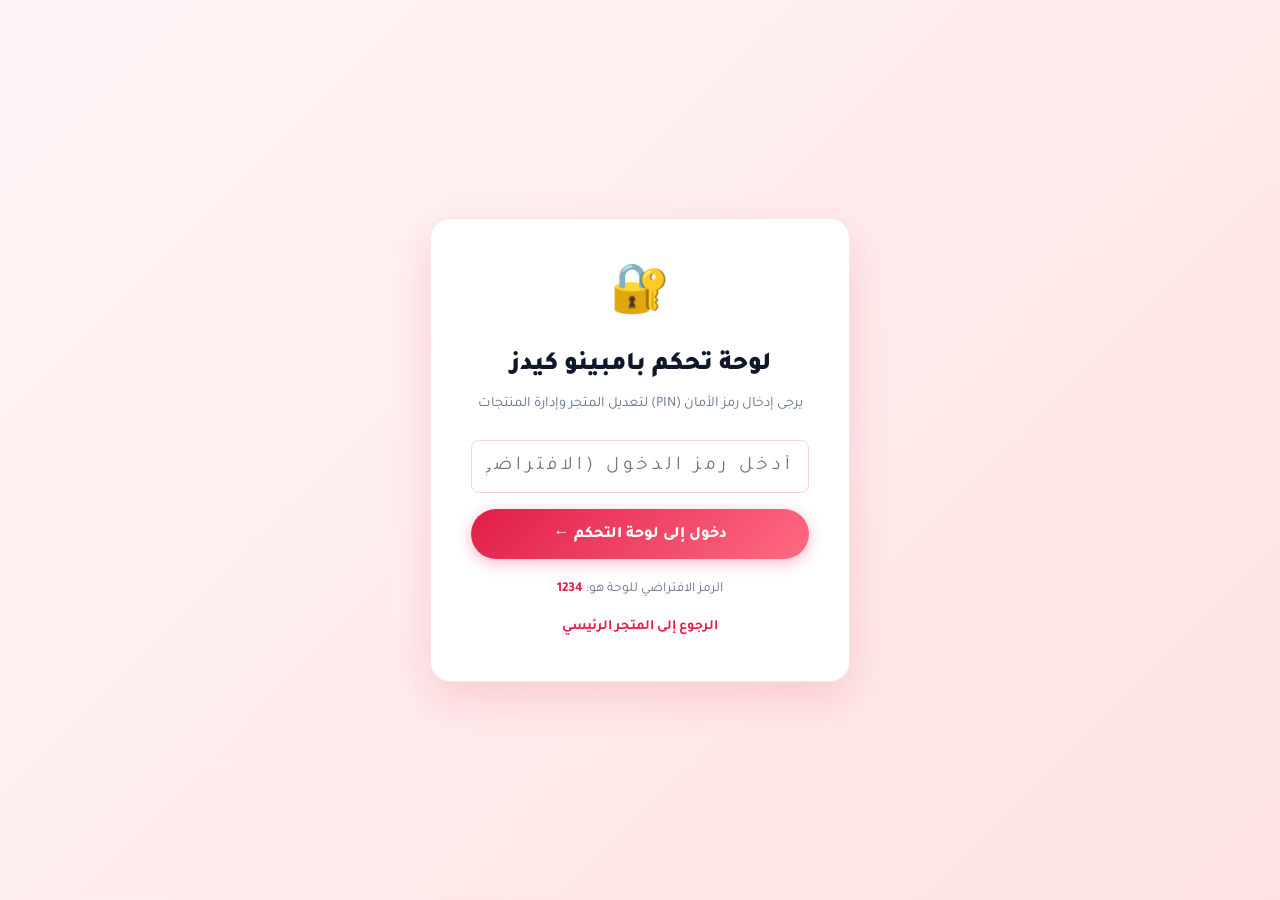
==== admin/index.html @ fe203179 "Initial release: BAMBINO Kids Fashion complete store with WhatsApp checkout and admin dashboard" ====
<!DOCTYPE html>
<html lang="ar" dir="rtl">
<head>
  <meta charset="UTF-8">
  <meta name="viewport" content="width=device-width, initial-scale=1.0">
  <title>لوحة التحكم | متجر بامبينو كيدز</title>
  <link rel="stylesheet" href="../css/style.css">
  <link rel="icon" href="../images/kids_cat_girls.jpg">
</head>
<body class="admin-body">

  <!-- ADMIN AUTH BOX (PIN Protection) -->
  <div id="adminAuthBox" style="min-height: 100vh; display: flex; align-items: center; justify-content: center; padding: 20px; background: linear-gradient(135deg, #fff5f6 0%, #fee2e2 100%);">
    <div style="background: #fff; padding: 40px; border-radius: var(--radius-lg); box-shadow: var(--shadow-lg); max-width: 420px; width: 100%; text-align: center; border: 1px solid var(--border-light);">
      <div style="font-size: 3rem; margin-bottom: 10px;">🔐</div>
      <h2 style="font-size: 1.6rem; font-weight: 900; color: var(--dark); margin-bottom: 6px;">لوحة تحكم بامبينو كيدز</h2>
      <p style="color: var(--text-light); font-size: 0.9rem; margin-bottom: 24px;">يرجى إدخال رمز الأمان (PIN) لتعديل المتجر وإدارة المنتجات</p>

      <form id="adminLoginForm">
        <div class="form-group">
          <input type="password" id="adminPinInput" placeholder="أدخل رمز الدخول (الافتراضي: 1234)" style="text-align: center; font-size: 1.2rem; letter-spacing: 4px; padding: 14px;" required autofocus>
        </div>
        <button type="submit" class="btn-checkout" style="width: 100%; margin-top: 10px;">
          <span>دخول إلى لوحة التحكم ←</span>
        </button>
      </form>

      <div style="margin-top: 20px; font-size: 0.85rem; color: #64748b;">
        الرمز الافتراضي للوحة هو: <strong style="color: var(--primary);">1234</strong>
      </div>
      <div style="margin-top: 14px;">
        <a href="../index.html" style="font-size: 0.88rem; color: var(--primary); font-weight: 700;">الرجوع إلى المتجر الرئيسي</a>
      </div>
    </div>
  </div>

  <!-- ADMIN APP BOX -->
  <div id="adminAppBox" style="display: none;">
    <!-- Admin Top Navbar -->
    <header class="admin-navbar">
      <div class="admin-brand">
        <h2>BAMBINO</h2>
        <span>لوحة تحكم المتجر</span>
      </div>

      <div class="admin-top-actions">
        <a href="../index.html" target="_blank" class="btn-admin-pill btn-admin-outline" title="معاينة المتجر في صفحة جديدة">
          <span>معاينة المتجر</span>
          <span>👁️</span>
        </a>
        <button onclick="AdminApp.logout()" class="btn-admin-pill btn-admin-danger">
          <span>خروج</span>
          <span>🚪</span>
        </button>
      </div>
    </header>

    <div class="admin-layout">
      <!-- Admin Sidebar -->
      <aside class="admin-sidebar">
        <div class="admin-nav-item active" data-tab="products">
          <span>🛍️</span>
          <span>إدارة المنتجات</span>
        </div>
        <div class="admin-nav-item" data-tab="settings">
          <span>⚙️</span>
          <span>إعدادات المتجر</span>
        </div>
        <div class="admin-nav-item" data-tab="backup">
          <span>💾</span>
          <span>النسخ الاحتياطي</span>
        </div>
      </aside>

      <!-- Admin Main Content -->
      <main class="admin-main">
        <!-- STATS OVERVIEW -->
        <div class="stats-grid">
          <div class="stat-card">
            <div class="stat-card-title">إجمالي المنتجات</div>
            <div class="stat-card-val" id="statTotalProducts">0</div>
          </div>
          <div class="stat-card">
            <div class="stat-card-title">الأقسام النشطة</div>
            <div class="stat-card-val" id="statTotalCats">0</div>
          </div>
          <div class="stat-card">
            <div class="stat-card-title">متوسط أسعار القطع</div>
            <div class="stat-card-val" id="statAvgPrice">0 ر.س</div>
          </div>
          <div class="stat-card">
            <div class="stat-card-title">حالة المتجر</div>
            <div class="stat-card-val" style="color: #10b981; font-size: 1.3rem;">● متصل ويعمل</div>
          </div>
        </div>

        <!-- TAB 1: PRODUCTS MANAGER -->
        <div class="admin-tab-content active" id="tab-products">
          <div class="admin-card">
            <div class="admin-card-header">
              <h3>قائمة المنتجات في المتجر</h3>
              <button class="btn-admin-pill btn-admin-primary" onclick="AdminApp.openAddModal()">
                <span>+ إضافة منتج جديد</span>
              </button>
            </div>

            <!-- Search and Filter input -->
            <div style="margin-bottom: 18px; max-width: 350px;">
              <input type="text" placeholder="بحث سريع في المنتجات بالاسم أو القسم..." oninput="AdminApp.renderProductsTable(this.value)" style="width: 100%; padding: 10px 14px; border: 1px solid #cbd5e1; border-radius: var(--radius-sm); font-size: 0.9rem;">
            </div>

            <div class="admin-table-wrap">
              <table class="admin-table">
                <thead>
                  <tr>
                    <th>الصورة</th>
                    <th>اسم المنتج</th>
                    <th>القسم</th>
                    <th>السعر الحالي</th>
                    <th>شارة التميز</th>
                    <th>المقاسات</th>
                    <th>الإجراءات</th>
                  </tr>
                </thead>
                <tbody id="adminProductsTbody">
                  <!-- Rendered dynamically -->
                </tbody>
              </table>
            </div>
          </div>
        </div>

        <!-- TAB 2: STORE SETTINGS -->
        <div class="admin-tab-content" id="tab-settings">
          <div class="admin-card" style="max-width: 750px;">
            <div class="admin-card-header">
              <h3>إعدادات وتفاصيل المتجر</h3>
            </div>

            <form id="adminSettingsForm">
              <div class="form-group">
                <label>اسم المتجر والبراند</label>
                <input type="text" id="settStoreName" required>
              </div>

              <div class="form-group">
                <label>نص شريط الإعلانات العلوي (Announcement Bar)</label>
                <input type="text" id="settAnnouncement" required>
              </div>

              <div style="display: grid; grid-template-columns: 1fr 1fr; gap: 16px;">
                <div class="form-group">
                  <label>رقم واتساب لاستقبال الطلبات (بدون +)</label>
                  <input type="text" id="settWhatsapp" placeholder="966500000000" required>
                </div>
                <div class="form-group">
                  <label>رقم هاتف الاتصال المباشر</label>
                  <input type="text" id="settPhone" placeholder="+966 50 000 0000" required>
                </div>
              </div>

              <div style="display: grid; grid-template-columns: 1fr 1fr; gap: 16px;">
                <div class="form-group">
                  <label>البريد الإلكتروني الرسمي</label>
                  <input type="email" id="settEmail" required>
                </div>
                <div class="form-group">
                  <label>العملة</label>
                  <input type="text" id="settCurrency" value="ر.س" required>
                </div>
              </div>

              <div class="form-group">
                <label>عنوان المتجر / المقر</label>
                <input type="text" id="settAddress" required>
              </div>

              <button type="submit" class="btn-checkout" style="width: auto; padding: 12px 30px;">
                <span>حفظ التعديلات في المتجر ✅</span>
              </button>
            </form>
          </div>
        </div>

        <!-- TAB 3: BACKUP & DATA -->
        <div class="admin-tab-content" id="tab-backup">
          <div class="admin-card" style="max-width: 750px;">
            <div class="admin-card-header">
              <h3>النسخ الاحتياطي وإدارة البيانات</h3>
            </div>

            <div style="display: flex; flex-direction: column; gap: 20px;">
              <div style="background: var(--bg-soft); padding: 20px; border-radius: var(--radius-sm); border: 1px solid var(--border-light);">
                <h4 style="font-size: 1.05rem; font-weight: 800; color: var(--dark); margin-bottom: 6px;">📥 تصدير نسخة احتياطية من جميع المنتجات</h4>
                <p style="font-size: 0.9rem; color: var(--text-light); margin-bottom: 14px;">يمكنك تحميل ملف JSON يحتوي على كامل منتجات المتجر وأسعارها وتفاصيلها لحفظها على جهازك.</p>
                <button class="btn-admin-pill btn-admin-primary" onclick="AdminApp.exportProductsJSON()">
                  <span>تحميل ملف المنتجات (JSON) 📥</span>
                </button>
              </div>

              <div style="background: var(--bg-soft); padding: 20px; border-radius: var(--radius-sm); border: 1px solid var(--border-light);">
                <h4 style="font-size: 1.05rem; font-weight: 800; color: var(--dark); margin-bottom: 6px;">📤 استيراد وتحديث المنتجات من ملف</h4>
                <p style="font-size: 0.9rem; color: var(--text-light); margin-bottom: 14px;">ارفع ملف JSON الذي قمت بتصديره سابقاً لاستعادة المنتجات في ثوانٍ معدودة.</p>
                <input type="file" id="importProductsInput" accept=".json" onchange="AdminApp.importProductsJSON(event)" style="display: none;">
                <button class="btn-admin-pill btn-admin-outline" onclick="document.getElementById('importProductsInput').click()">
                  <span>اختيار ملف JSON ورفعه 📤</span>
                </button>
              </div>

              <div style="background: #fff1f2; padding: 20px; border-radius: var(--radius-sm); border: 1px solid #fecdd3;">
                <h4 style="font-size: 1.05rem; font-weight: 800; color: #dc2626; margin-bottom: 6px;">⚠️ استعادة المنتجات الافتراضية (إعادة ضبط المصنع)</h4>
                <p style="font-size: 0.9rem; color: #b91c1c; margin-bottom: 14px;">سيؤدي هذا إلى إعادة المتجر إلى المنتجات الأصلية وحذف أي منتجات تجريبية تمت إضافتها.</p>
                <button class="btn-admin-pill btn-admin-danger" onclick="AdminApp.resetDefaultProducts()">
                  <span>استرجاع المنتجات الاصلية للمتجر 🔄</span>
                </button>
              </div>
            </div>
          </div>
        </div>
      </main>
    </div>
  </div>

  <!-- ADD / EDIT PRODUCT MODAL -->
  <div class="admin-modal-overlay" id="adminProductModalOverlay">
    <div class="admin-modal">
      <div style="display: flex; justify-content: space-between; align-items: center; margin-bottom: 20px; border-bottom: 1px solid var(--border-light); padding-bottom: 14px;">
        <h3 id="modalProductTitle" style="font-size: 1.3rem; font-weight: 900; color: var(--dark);">إضافة منتج جديد</h3>
        <button onclick="AdminApp.closeModal()" style="background: none; border: none; font-size: 1.4rem; cursor: pointer; color: var(--text-light);">✕</button>
      </div>

      <form id="adminProductForm">
        <div class="form-group">
          <label>اسم المنتج *</label>
          <input type="text" id="prodNameInput" placeholder="مثال: فستان سهرة وردي للأميرات" required>
        </div>

        <div style="display: grid; grid-template-columns: 1fr 1fr; gap: 16px;">
          <div class="form-group">
            <label>القسم / التصنيف *</label>
            <select id="prodCatInput" required>
              <option value="girls">ملابس بناتي</option>
              <option value="boys">ملابس أولادي</option>
              <option value="baby">بيبي ومواليد</option>
              <option value="shoes">أحذية وإكسسوارات</option>
            </select>
          </div>
          <div class="form-group">
            <label>شارة التميز (Badge)</label>
            <input type="text" id="prodBadgeInput" placeholder="الأكثر مبيعاً ⭐، جديد 🚀، خصم خاص ⚡">
          </div>
        </div>

        <div style="display: grid; grid-template-columns: 1fr 1fr; gap: 16px;">
          <div class="form-group">
            <label>السعر بعد الخصم (ر.س) *</label>
            <input type="number" id="prodPriceInput" step="1" placeholder="مثال: 250" required>
          </div>
          <div class="form-group">
            <label>السعر الأصلي قبل الخصم (ر.س)</label>
            <input type="number" id="prodOldPriceInput" step="1" placeholder="مثال: 320">
          </div>
        </div>

        <div class="form-group">
          <label>مسار الصورة أو رابط الصورة (URL) *</label>
          <div style="display: flex; gap: 10px; align-items: center;">
            <input type="text" id="prodImgInput" placeholder="images/prod_girls_party.jpg أو رابط مباشر" oninput="document.getElementById('productImagePreview').src = this.value.startsWith('http') ? this.value : '../' + this.value" required style="flex: 1;">
            <img id="productImagePreview" src="../images/prod_girls_party.jpg" style="width: 50px; height: 50px; border-radius: 6px; object-fit: cover; border: 1px solid #cbd5e1;">
          </div>
        </div>

        <div class="form-group">
          <label>المقاسات المتوفرة (مفصولة بفواصل)</label>
          <input type="text" id="prodSizesInput" placeholder="1-2y, 3-5y, 6-8y">
        </div>

        <div class="form-group">
          <label>وصف المنتج وتفاصيل القماش</label>
          <textarea id="prodDescInput" rows="3" placeholder="اكتب وصفاً مميزاً للمنتج وخاماته وطريقة العناية به..."></textarea>
        </div>

        <div style="display: flex; justify-content: flex-end; gap: 10px; margin-top: 20px;">
          <button type="button" class="btn-admin-pill btn-admin-outline" onclick="AdminApp.closeModal()">إلغاء</button>
          <button type="submit" class="btn-admin-pill btn-admin-primary">حفظ وتحديث المتجر ✅</button>
        </div>
      </form>
    </div>
  </div>

  <script src="../js/store.js"></script>
  <script src="../js/admin.js"></script>
</body>
</html>
---- css/style.css ----
@import url('https://fonts.googleapis.com/css2?family=Tajawal:wght@300;400;500;700;800;900&display=swap');

:root {
  --primary: #e11d48;
  --primary-hover: #be123c;
  --primary-light: #fff1f2;
  --primary-soft: #ffe4e6;
  --primary-gradient: linear-gradient(135deg, #e11d48 0%, #ff6b81 100%);
  --secondary: #ff6b81;
  --dark: #0f172a;
  --text: #334155;
  --text-light: #64748b;
  --bg-page: #fffdfd;
  --bg-soft: #fff5f6;
  --white: #ffffff;
  --border: #fecdd3;
  --border-light: #ffe4e6;
  --shadow-sm: 0 2px 8px rgba(225, 29, 72, 0.06);
  --shadow-md: 0 8px 24px rgba(225, 29, 72, 0.1);
  --shadow-lg: 0 16px 40px rgba(225, 29, 72, 0.15);
  --radius-sm: 8px;
  --radius-md: 14px;
  --radius-lg: 20px;
  --radius-full: 9999px;
  --transition: all 0.3s cubic-bezier(0.4, 0, 0.2, 1);
}

* {
  margin: 0;
  padding: 0;
  box-sizing: border-box;
}

body {
  font-family: 'Tajawal', sans-serif;
  direction: rtl;
  text-align: right;
  background-color: var(--bg-page);
  color: var(--text);
  line-height: 1.6;
  overflow-x: hidden;
}

a {
  color: inherit;
  text-decoration: none;
  transition: var(--transition);
}

img {
  max-width: 100%;
  height: auto;
  display: block;
}

button, input, select, textarea {
  font-family: inherit;
  outline: none;
}

.container {
  width: 100%;
  max-width: 1240px;
  margin: 0 auto;
  padding: 0 20px;
}

/* ===================================================
   TOP ANNOUNCEMENT BAR
=================================================== */
.announcement-bar {
  background: var(--primary-gradient);
  color: var(--white);
  padding: 9px 0;
  font-size: 0.88rem;
  font-weight: 500;
  text-align: center;
}
.announcement-bar .container {
  display: flex;
  justify-content: space-between;
  align-items: center;
}
.announcement-bar a {
  color: var(--white);
  text-decoration: underline;
  font-weight: 700;
}
.top-contact-links {
  display: flex;
  gap: 18px;
}

/* ===================================================
   MAIN HEADER & NAV
=================================================== */
.main-header {
  background: var(--white);
  box-shadow: 0 2px 15px rgba(0, 0, 0, 0.04);
  position: sticky;
  top: 0;
  z-index: 100;
}
.header-inner {
  display: flex;
  align-items: center;
  justify-content: space-between;
  padding: 16px 0;
}
.logo {
  display: flex;
  flex-direction: column;
}
.logo-text {
  font-size: 1.85rem;
  font-weight: 900;
  color: var(--primary);
  letter-spacing: 2px;
  line-height: 1.1;
}
.logo-sub {
  font-size: 0.75rem;
  color: var(--text-light);
  font-weight: 600;
  letter-spacing: 1px;
}

.nav-menu {
  display: flex;
  align-items: center;
  gap: 22px;
  list-style: none;
}
.nav-link {
  font-weight: 600;
  font-size: 0.98rem;
  color: var(--dark);
  position: relative;
  padding: 6px 0;
}
.nav-link:hover, .nav-link.active {
  color: var(--primary);
}
.nav-link.active::after {
  content: '';
  position: absolute;
  bottom: 0;
  right: 0;
  left: 0;
  height: 3px;
  background: var(--primary);
  border-radius: var(--radius-full);
}

.header-actions {
  display: flex;
  align-items: center;
  gap: 14px;
}
.btn-icon {
  background: var(--primary-light);
  color: var(--primary);
  border: 1px solid var(--border);
  width: 42px;
  height: 42px;
  border-radius: var(--radius-full);
  display: flex;
  align-items: center;
  justify-content: center;
  cursor: pointer;
  position: relative;
  transition: var(--transition);
}
.btn-icon:hover {
  background: var(--primary);
  color: var(--white);
  transform: translateY(-2px);
}
.badge-count {
  position: absolute;
  top: -4px;
  left: -4px;
  background: var(--primary);
  color: var(--white);
  font-size: 0.72rem;
  font-weight: 700;
  width: 20px;
  height: 20px;
  border-radius: 50%;
  display: flex;
  align-items: center;
  justify-content: center;
  border: 2px solid var(--white);
}

.btn-admin {
  background: var(--dark);
  color: var(--white);
  padding: 8px 16px;
  border-radius: var(--radius-full);
  font-size: 0.85rem;
  font-weight: 700;
  display: flex;
  align-items: center;
  gap: 6px;
  transition: var(--transition);
}
.btn-admin:hover {
  background: var(--primary);
  color: var(--white);
}

/* Mobile Menu Toggle */
.mobile-toggle {
  display: none;
  background: none;
  border: none;
  font-size: 1.5rem;
  color: var(--dark);
  cursor: pointer;
}

/* ===================================================
   HERO SLIDER / BANNER
=================================================== */
.hero-section {
  position: relative;
  background: var(--bg-soft);
  padding: 40px 0;
  overflow: hidden;
}
.hero-slider-wrap {
  position: relative;
  border-radius: var(--radius-lg);
  overflow: hidden;
  box-shadow: var(--shadow-md);
  min-height: 450px;
}
.hero-slide {
  display: none;
  position: relative;
  width: 100%;
  height: 480px;
}
.hero-slide.active {
  display: flex;
  align-items: center;
}
.hero-slide img {
  position: absolute;
  top: 0;
  left: 0;
  width: 100%;
  height: 100%;
  object-fit: cover;
  z-index: 1;
}
.hero-overlay {
  position: absolute;
  top: 0;
  left: 0;
  right: 0;
  bottom: 0;
  background: linear-gradient(90deg, rgba(15, 23, 42, 0.75) 0%, rgba(15, 23, 42, 0.2) 100%);
  z-index: 2;
}
.hero-content {
  position: relative;
  z-index: 3;
  color: var(--white);
  max-width: 620px;
  padding: 40px;
}
.hero-badge {
  display: inline-block;
  background: var(--primary);
  color: var(--white);
  padding: 6px 16px;
  border-radius: var(--radius-full);
  font-size: 0.88rem;
  font-weight: 700;
  margin-bottom: 16px;
}
.hero-title {
  font-size: 2.6rem;
  font-weight: 900;
  line-height: 1.25;
  margin-bottom: 16px;
}
.hero-desc {
  font-size: 1.1rem;
  opacity: 0.9;
  margin-bottom: 26px;
  line-height: 1.6;
}
.hero-btns {
  display: flex;
  gap: 14px;
  flex-wrap: wrap;
}
.btn-primary {
  background: var(--primary-gradient);
  color: var(--white);
  padding: 13px 28px;
  border-radius: var(--radius-full);
  font-weight: 700;
  font-size: 1.02rem;
  border: none;
  cursor: pointer;
  display: inline-flex;
  align-items: center;
  gap: 8px;
  box-shadow: 0 4px 15px rgba(225, 29, 72, 0.35);
  transition: var(--transition);
}
.btn-primary:hover {
  transform: translateY(-2px);
  box-shadow: 0 8px 25px rgba(225, 29, 72, 0.45);
}
.btn-secondary {
  background: rgba(255, 255, 255, 0.2);
  backdrop-filter: blur(8px);
  color: var(--white);
  padding: 13px 26px;
  border-radius: var(--radius-full);
  font-weight: 700;
  font-size: 1rem;
  border: 1px solid rgba(255, 255, 255, 0.4);
  cursor: pointer;
  display: inline-flex;
  align-items: center;
  gap: 8px;
  transition: var(--transition);
}
.btn-secondary:hover {
  background: var(--white);
  color: var(--dark);
}

.slider-controls {
  position: absolute;
  bottom: 20px;
  left: 30px;
  z-index: 5;
  display: flex;
  gap: 10px;
}
.slider-dot {
  width: 12px;
  height: 12px;
  border-radius: 50%;
  background: rgba(255, 255, 255, 0.4);
  cursor: pointer;
  transition: var(--transition);
}
.slider-dot.active {
  background: var(--primary);
  width: 32px;
  border-radius: var(--radius-full);
}

/* ===================================================
   FEATURES BAR
=================================================== */
.features-bar {
  padding: 30px 0;
  background: var(--white);
  border-bottom: 1px solid var(--border-light);
}
.features-grid {
  display: grid;
  grid-template-columns: repeat(4, 1fr);
  gap: 20px;
}
.feature-item {
  display: flex;
  align-items: center;
  gap: 14px;
  padding: 16px;
  background: var(--bg-soft);
  border-radius: var(--radius-md);
  border: 1px solid var(--border-light);
  transition: var(--transition);
}
.feature-item:hover {
  transform: translateY(-3px);
  border-color: var(--border);
  box-shadow: var(--shadow-sm);
}
.feature-icon {
  width: 50px;
  height: 50px;
  background: var(--primary-light);
  color: var(--primary);
  border-radius: var(--radius-md);
  display: flex;
  align-items: center;
  justify-content: center;
  font-size: 1.5rem;
  flex-shrink: 0;
}
.feature-text h4 {
  font-size: 0.98rem;
  font-weight: 800;
  color: var(--dark);
  margin-bottom: 2px;
}
.feature-text p {
  font-size: 0.8rem;
  color: var(--text-light);
}

/* ===================================================
   CATEGORIES SECTION
=================================================== */
.section-padding {
  padding: 60px 0;
}
.section-header {
  text-align: center;
  margin-bottom: 38px;
}
.section-tag {
  color: var(--primary);
  font-weight: 800;
  font-size: 0.88rem;
  letter-spacing: 1px;
  text-transform: uppercase;
  margin-bottom: 6px;
  display: block;
}
.section-title {
  font-size: 2.1rem;
  font-weight: 900;
  color: var(--dark);
  margin-bottom: 8px;
}
.section-desc {
  color: var(--text-light);
  max-width: 580px;
  margin: 0 auto;
  font-size: 1rem;
}

.categories-grid {
  display: grid;
  grid-template-columns: repeat(4, 1fr);
  gap: 22px;
}
.category-card {
  position: relative;
  border-radius: var(--radius-md);
  overflow: hidden;
  height: 320px;
  box-shadow: var(--shadow-sm);
  cursor: pointer;
  transition: var(--transition);
}
.category-card:hover {
  transform: translateY(-5px);
  box-shadow: var(--shadow-md);
}
.category-card img {
  width: 100%;
  height: 100%;
  object-fit: cover;
  transition: transform 0.6s ease;
}
.category-card:hover img {
  transform: scale(1.08);
}
.category-card-overlay {
  position: absolute;
  inset: 0;
  background: linear-gradient(180deg, rgba(0,0,0,0) 40%, rgba(15, 23, 42, 0.85) 100%);
  display: flex;
  flex-direction: column;
  justify-content: flex-end;
  padding: 24px;
  color: var(--white);
}
.category-card-title {
  font-size: 1.35rem;
  font-weight: 800;
  margin-bottom: 4px;
}
.category-card-link {
  font-size: 0.85rem;
  color: var(--secondary);
  font-weight: 700;
  display: flex;
  align-items: center;
  gap: 6px;
}

/* ===================================================
   FLASH DEALS BANNER
=================================================== */
.flash-banner {
  background: var(--primary-gradient);
  border-radius: var(--radius-lg);
  overflow: hidden;
  color: var(--white);
  padding: 40px;
  margin: 40px 0;
  display: flex;
  align-items: center;
  justify-content: space-between;
  box-shadow: var(--shadow-lg);
  position: relative;
}
.flash-content {
  max-width: 600px;
  z-index: 2;
}
.flash-tag {
  background: var(--white);
  color: var(--primary);
  font-weight: 800;
  padding: 5px 14px;
  border-radius: var(--radius-full);
  display: inline-block;
  font-size: 0.85rem;
  margin-bottom: 12px;
}
.flash-title {
  font-size: 2.2rem;
  font-weight: 900;
  margin-bottom: 12px;
  line-height: 1.3;
}
.flash-desc {
  font-size: 1.05rem;
  opacity: 0.95;
  margin-bottom: 22px;
}
.countdown-box {
  display: flex;
  gap: 12px;
  margin-bottom: 24px;
}
.countdown-unit {
  background: rgba(255, 255, 255, 0.25);
  backdrop-filter: blur(4px);
  padding: 10px 16px;
  border-radius: var(--radius-sm);
  text-align: center;
  min-width: 65px;
}
.countdown-num {
  font-size: 1.5rem;
  font-weight: 900;
  line-height: 1;
}
.countdown-label {
  font-size: 0.72rem;
  opacity: 0.9;
}

/* ===================================================
   PRODUCTS SECTION & FILTERS
=================================================== */
.filter-tabs {
  display: flex;
  justify-content: center;
  gap: 10px;
  flex-wrap: wrap;
  margin-bottom: 30px;
}
.tab-btn {
  background: var(--white);
  border: 1px solid var(--border);
  color: var(--text);
  padding: 9px 22px;
  border-radius: var(--radius-full);
  font-weight: 700;
  font-size: 0.92rem;
  cursor: pointer;
  transition: var(--transition);
}
.tab-btn:hover, .tab-btn.active {
  background: var(--primary);
  color: var(--white);
  border-color: var(--primary);
  box-shadow: 0 4px 12px rgba(225, 29, 72, 0.25);
}

.sort-search-bar {
  display: flex;
  justify-content: space-between;
  align-items: center;
  background: var(--white);
  padding: 14px 20px;
  border-radius: var(--radius-md);
  border: 1px solid var(--border-light);
  margin-bottom: 30px;
  box-shadow: var(--shadow-sm);
  flex-wrap: wrap;
  gap: 14px;
}
.search-box {
  position: relative;
  flex: 1;
  max-width: 360px;
}
.search-box input {
  width: 100%;
  padding: 10px 42px 10px 16px;
  border: 1px solid var(--border);
  border-radius: var(--radius-full);
  font-size: 0.9rem;
  background: var(--bg-soft);
}
.search-box .search-icon {
  position: absolute;
  top: 50%;
  right: 14px;
  transform: translateY(-50%);
  color: var(--text-light);
}
.sort-box select {
  padding: 10px 18px;
  border: 1px solid var(--border);
  border-radius: var(--radius-full);
  background: var(--white);
  color: var(--text);
  font-weight: 600;
  font-size: 0.9rem;
  cursor: pointer;
}

.products-grid {
  display: grid;
  grid-template-columns: repeat(3, 1fr);
  gap: 26px;
}
.product-card {
  background: var(--white);
  border-radius: var(--radius-md);
  overflow: hidden;
  border: 1px solid var(--border-light);
  box-shadow: var(--shadow-sm);
  transition: var(--transition);
  display: flex;
  flex-direction: column;
  position: relative;
}
.product-card:hover {
  transform: translateY(-6px);
  box-shadow: var(--shadow-md);
  border-color: var(--border);
}
.product-img-wrap {
  position: relative;
  height: 290px;
  overflow: hidden;
  background: #f8fafc;
}
.product-img-wrap img {
  width: 100%;
  height: 100%;
  object-fit: cover;
  transition: transform 0.6s ease;
}
.product-card:hover .product-img-wrap img {
  transform: scale(1.06);
}
.product-badge {
  position: absolute;
  top: 14px;
  right: 14px;
  padding: 5px 12px;
  border-radius: var(--radius-full);
  font-size: 0.78rem;
  font-weight: 800;
  z-index: 2;
  box-shadow: 0 2px 6px rgba(0,0,0,0.12);
}
.badge-bestseller {
  background: #f59e0b;
  color: var(--white);
}
.badge-featured {
  background: var(--primary);
  color: var(--white);
}
.badge-new {
  background: #10b981;
  color: var(--white);
}

.product-quick-actions {
  position: absolute;
  bottom: -50px;
  left: 0;
  right: 0;
  display: flex;
  justify-content: center;
  gap: 10px;
  padding: 10px;
  background: linear-gradient(0deg, rgba(0,0,0,0.4) 0%, transparent 100%);
  transition: var(--transition);
  z-index: 3;
}
.product-card:hover .product-quick-actions {
  bottom: 0;
}
.btn-action-round {
  width: 38px;
  height: 38px;
  border-radius: 50%;
  background: var(--white);
  color: var(--dark);
  border: none;
  cursor: pointer;
  display: flex;
  align-items: center;
  justify-content: center;
  font-size: 1rem;
  transition: var(--transition);
}
.btn-action-round:hover {
  background: var(--primary);
  color: var(--white);
}

.product-info {
  padding: 20px;
  display: flex;
  flex-direction: column;
  flex: 1;
}
.product-cat {
  font-size: 0.8rem;
  color: var(--text-light);
  font-weight: 600;
  margin-bottom: 4px;
}
.product-title {
  font-size: 1.05rem;
  font-weight: 800;
  color: var(--dark);
  margin-bottom: 8px;
  line-height: 1.4;
  height: 2.8em;
  overflow: hidden;
  display: -webkit-box;
  -webkit-line-clamp: 2;
  -webkit-box-orient: vertical;
}
.product-title a:hover {
  color: var(--primary);
}
.product-rating {
  display: flex;
  align-items: center;
  gap: 6px;
  margin-bottom: 12px;
  font-size: 0.85rem;
  color: #f59e0b;
}
.product-rating .reviews-count {
  color: var(--text-light);
  font-size: 0.78rem;
}
.product-sizes-tags {
  display: flex;
  gap: 6px;
  margin-bottom: 14px;
}
.size-tag {
  background: var(--bg-soft);
  color: var(--text-light);
  font-size: 0.75rem;
  font-weight: 700;
  padding: 2px 8px;
  border-radius: 4px;
  border: 1px solid var(--border-light);
}

.product-price-row {
  display: flex;
  align-items: baseline;
  gap: 10px;
  margin-top: auto;
  margin-bottom: 16px;
}
.price-current {
  font-size: 1.35rem;
  font-weight: 900;
  color: var(--primary);
}
.price-old {
  font-size: 0.95rem;
  color: #94a3b8;
  text-decoration: line-through;
}
.discount-badge {
  background: #fee2e2;
  color: var(--primary);
  font-size: 0.75rem;
  font-weight: 800;
  padding: 2px 7px;
  border-radius: var(--radius-full);
}

.product-card-btns {
  display: grid;
  grid-template-columns: 1fr auto;
  gap: 8px;
}
.btn-add-cart {
  background: var(--primary-light);
  color: var(--primary);
  border: 1px solid var(--border);
  padding: 10px 14px;
  border-radius: var(--radius-full);
  font-weight: 700;
  font-size: 0.88rem;
  cursor: pointer;
  display: flex;
  align-items: center;
  justify-content: center;
  gap: 6px;
  transition: var(--transition);
}
.btn-add-cart:hover {
  background: var(--primary);
  color: var(--white);
}
.btn-whatsapp-order {
  background: #25d366;
  color: var(--white);
  border: none;
  width: 42px;
  height: 42px;
  border-radius: var(--radius-full);
  display: flex;
  align-items: center;
  justify-content: center;
  cursor: pointer;
  font-size: 1.2rem;
  transition: var(--transition);
}
.btn-whatsapp-order:hover {
  transform: scale(1.08);
  box-shadow: 0 4px 12px rgba(37, 211, 102, 0.4);
}

/* ===================================================
   VIP MOTHER'S CLUB NEWSLETTER
=================================================== */
.vip-club-section {
  background: linear-gradient(135deg, #1e293b 0%, #0f172a 100%);
  color: var(--white);
  border-radius: var(--radius-lg);
  padding: 50px 40px;
  margin: 60px 0;
  text-align: center;
  box-shadow: var(--shadow-md);
  position: relative;
  overflow: hidden;
}
.vip-club-section::before {
  content: '';
  position: absolute;
  top: -80px;
  right: -80px;
  width: 250px;
  height: 250px;
  background: radial-gradient(circle, rgba(225, 29, 72, 0.35) 0%, transparent 70%);
  border-radius: 50%;
}
.vip-title {
  font-size: 2.1rem;
  font-weight: 900;
  margin-bottom: 10px;
}
.vip-desc {
  max-width: 600px;
  margin: 0 auto 26px;
  color: #cbd5e1;
  font-size: 1rem;
}
.newsletter-form {
  display: flex;
  max-width: 500px;
  margin: 0 auto;
  gap: 10px;
}
.newsletter-form input {
  flex: 1;
  padding: 13px 20px;
  border-radius: var(--radius-full);
  border: 1px solid rgba(255, 255, 255, 0.2);
  background: rgba(255, 255, 255, 0.1);
  color: var(--white);
  font-size: 0.95rem;
}
.newsletter-form input::placeholder {
  color: #94a3b8;
}

/* ===================================================
   FOOTER
=================================================== */
.main-footer {
  background: var(--white);
  border-top: 1px solid var(--border-light);
  padding: 60px 0 20px;
  margin-top: 60px;
}
.footer-grid {
  display: grid;
  grid-template-columns: 2fr 1fr 1fr 1.5fr;
  gap: 40px;
  margin-bottom: 40px;
}
.footer-col h4 {
  font-size: 1.1rem;
  font-weight: 800;
  color: var(--dark);
  margin-bottom: 18px;
  position: relative;
  padding-bottom: 8px;
}
.footer-col h4::after {
  content: '';
  position: absolute;
  bottom: 0;
  right: 0;
  width: 35px;
  height: 3px;
  background: var(--primary);
  border-radius: var(--radius-full);
}
.footer-about p {
  color: var(--text-light);
  font-size: 0.92rem;
  line-height: 1.7;
  margin-bottom: 20px;
}
.social-links {
  display: flex;
  gap: 10px;
}
.social-icon {
  width: 38px;
  height: 38px;
  border-radius: 50%;
  background: var(--bg-soft);
  color: var(--primary);
  border: 1px solid var(--border-light);
  display: flex;
  align-items: center;
  justify-content: center;
  transition: var(--transition);
}
.social-icon:hover {
  background: var(--primary);
  color: var(--white);
}

.footer-links-list {
  list-style: none;
  display: flex;
  flex-direction: column;
  gap: 10px;
}
.footer-links-list a {
  color: var(--text);
  font-size: 0.92rem;
  font-weight: 500;
  display: flex;
  align-items: center;
  gap: 6px;
}
.footer-links-list a:hover {
  color: var(--primary);
  transform: translateX(-4px);
}

.footer-contact-info {
  display: flex;
  flex-direction: column;
  gap: 14px;
}
.footer-contact-item {
  display: flex;
  align-items: flex-start;
  gap: 10px;
  font-size: 0.92rem;
  color: var(--text);
}
.footer-contact-icon {
  color: var(--primary);
  font-size: 1.1rem;
  margin-top: 3px;
}

.footer-bottom {
  border-top: 1px solid var(--border-light);
  padding-top: 24px;
  display: flex;
  justify-content: space-between;
  align-items: center;
  font-size: 0.88rem;
  color: var(--text-light);
  flex-wrap: wrap;
  gap: 14px;
}
.footer-policy-links {
  display: flex;
  gap: 20px;
}
.footer-policy-links a:hover {
  color: var(--primary);
}

/* ===================================================
   SLIDE-OUT CART DRAWER
=================================================== */
.cart-overlay {
  position: fixed;
  inset: 0;
  background: rgba(15, 23, 42, 0.6);
  backdrop-filter: blur(4px);
  z-index: 1000;
  opacity: 0;
  pointer-events: none;
  transition: var(--transition);
}
.cart-overlay.active {
  opacity: 1;
  pointer-events: all;
}
.cart-drawer {
  position: fixed;
  top: 0;
  left: 0;
  width: 100%;
  max-width: 420px;
  height: 100%;
  background: var(--white);
  box-shadow: -10px 0 30px rgba(0, 0, 0, 0.15);
  z-index: 1001;
  transform: translateX(-100%);
  transition: transform 0.35s cubic-bezier(0.4, 0, 0.2, 1);
  display: flex;
  flex-direction: column;
}
.cart-overlay.active .cart-drawer {
  transform: translateX(0);
}
.cart-header {
  padding: 20px;
  border-bottom: 1px solid var(--border-light);
  display: flex;
  justify-content: space-between;
  align-items: center;
}
.cart-header h3 {
  font-size: 1.2rem;
  font-weight: 800;
  color: var(--dark);
}
.btn-close-cart {
  background: none;
  border: none;
  font-size: 1.5rem;
  cursor: pointer;
  color: var(--text-light);
}
.cart-items-list {
  flex: 1;
  overflow-y: auto;
  padding: 20px;
  display: flex;
  flex-direction: column;
  gap: 16px;
}
.cart-item {
  display: flex;
  gap: 14px;
  padding-bottom: 16px;
  border-bottom: 1px solid var(--border-light);
  position: relative;
}
.cart-item-img {
  width: 75px;
  height: 75px;
  border-radius: var(--radius-sm);
  object-fit: cover;
  flex-shrink: 0;
}
.cart-item-details {
  flex: 1;
}
.cart-item-title {
  font-size: 0.92rem;
  font-weight: 700;
  color: var(--dark);
  margin-bottom: 4px;
}
.cart-item-meta {
  font-size: 0.78rem;
  color: var(--text-light);
  margin-bottom: 6px;
}
.cart-item-price {
  font-weight: 800;
  color: var(--primary);
  font-size: 1rem;
}
.cart-item-remove {
  background: none;
  border: none;
  color: #ef4444;
  cursor: pointer;
  font-size: 0.85rem;
  font-weight: 600;
}
.cart-footer {
  padding: 20px;
  border-top: 1px solid var(--border-light);
  background: var(--bg-soft);
}
.cart-subtotal {
  display: flex;
  justify-content: space-between;
  font-size: 1.15rem;
  font-weight: 800;
  color: var(--dark);
  margin-bottom: 16px;
}
.btn-checkout {
  width: 100%;
  padding: 14px;
  background: var(--primary-gradient);
  color: var(--white);
  border: none;
  border-radius: var(--radius-full);
  font-weight: 800;
  font-size: 1rem;
  cursor: pointer;
  display: flex;
  align-items: center;
  justify-content: center;
  gap: 8px;
  box-shadow: 0 4px 15px rgba(225, 29, 72, 0.3);
}
.btn-checkout:hover {
  transform: translateY(-2px);
  box-shadow: 0 8px 25px rgba(225, 29, 72, 0.4);
}
.btn-checkout-whatsapp {
  width: 100%;
  margin-top: 10px;
  padding: 13px;
  background: #25d366;
  color: var(--white);
  border: none;
  border-radius: var(--radius-full);
  font-weight: 800;
  font-size: 0.98rem;
  cursor: pointer;
  display: flex;
  align-items: center;
  justify-content: center;
  gap: 8px;
}

/* ===================================================
   CHECKOUT MODAL
=================================================== */
.checkout-modal-overlay {
  position: fixed;
  inset: 0;
  background: rgba(15, 23, 42, 0.7);
  backdrop-filter: blur(6px);
  z-index: 1100;
  display: none;
  align-items: center;
  justify-content: center;
  padding: 20px;
}
.checkout-modal-overlay.active {
  display: flex;
}
.checkout-modal {
  background: var(--white);
  border-radius: var(--radius-lg);
  max-width: 520px;
  width: 100%;
  max-height: 90vh;
  overflow-y: auto;
  padding: 30px;
  box-shadow: var(--shadow-lg);
  position: relative;
}
.form-group {
  margin-bottom: 16px;
}
.form-group label {
  display: block;
  font-size: 0.88rem;
  font-weight: 700;
  color: var(--dark);
  margin-bottom: 6px;
}
.form-group input, .form-group textarea, .form-group select {
  width: 100%;
  padding: 12px 16px;
  border: 1px solid var(--border);
  border-radius: var(--radius-sm);
  font-size: 0.95rem;
}

/* ===================================================
   PAGE HEADER (ABOUT, CONTACT, POLICY, SHOP)
=================================================== */
.page-hero {
  background: var(--bg-soft);
  padding: 40px 0;
  border-bottom: 1px solid var(--border-light);
  text-align: center;
}
.page-hero-title {
  font-size: 2.4rem;
  font-weight: 900;
  color: var(--dark);
  margin-bottom: 8px;
}
.breadcrumb {
  display: flex;
  justify-content: center;
  gap: 8px;
  font-size: 0.9rem;
  color: var(--text-light);
}
.breadcrumb a:hover {
  color: var(--primary);
}

/* ===================================================
   RESPONSIVE DESIGN
=================================================== */
@media (max-width: 992px) {
  .features-grid {
    grid-template-columns: repeat(2, 1fr);
  }
  .categories-grid {
    grid-template-columns: repeat(2, 1fr);
  }
  .products-grid {
    grid-template-columns: repeat(2, 1fr);
  }
  .footer-grid {
    grid-template-columns: 1fr 1fr;
  }
  .nav-menu {
    display: none;
  }
  .mobile-toggle {
    display: block;
  }
}

@media (max-width: 600px) {
  .hero-slide {
    height: 380px;
  }
  .hero-title {
    font-size: 1.8rem;
  }
  .features-grid {
    grid-template-columns: 1fr;
  }
  .categories-grid {
    grid-template-columns: 1fr;
  }
  .products-grid {
    grid-template-columns: 1fr;
  }
  .footer-grid {
    grid-template-columns: 1fr;
  }
  .flash-banner {
    padding: 24px;
    flex-direction: column;
    text-align: center;
  }
  .flash-title {
    font-size: 1.6rem;
  }
}


/* ===================================================
   MOBILE NAVIGATION DRAWER
=================================================== */
.mobile-nav-overlay {
  position: fixed;
  inset: 0;
  background: rgba(15, 23, 42, 0.6);
  backdrop-filter: blur(4px);
  z-index: 1000;
  opacity: 0;
  pointer-events: none;
  transition: var(--transition);
}
.mobile-nav-overlay.active {
  opacity: 1;
  pointer-events: all;
}
.mobile-nav-drawer {
  position: fixed;
  top: 0;
  right: 0;
  width: 290px;
  height: 100%;
  background: var(--white);
  box-shadow: 10px 0 30px rgba(0, 0, 0, 0.15);
  z-index: 1001;
  transform: translateX(100%);
  transition: transform 0.35s cubic-bezier(0.4, 0, 0.2, 1);
  display: flex;
  flex-direction: column;
  padding: 24px;
}
.mobile-nav-overlay.active .mobile-nav-drawer {
  transform: translateX(0);
}
.mobile-nav-header {
  display: flex;
  justify-content: space-between;
  align-items: center;
  margin-bottom: 24px;
  padding-bottom: 16px;
  border-bottom: 1px solid var(--border-light);
}
.mobile-nav-list {
  list-style: none;
  display: flex;
  flex-direction: column;
  gap: 14px;
}
.mobile-nav-list a {
  font-size: 1.05rem;
  font-weight: 700;
  color: var(--dark);
  display: flex;
  align-items: center;
  justify-content: space-between;
  padding: 8px 0;
}
.mobile-nav-list a:hover {
  color: var(--primary);
}

/* ===================================================
   TOAST NOTIFICATION
=================================================== */
.toast-container {
  position: fixed;
  bottom: 24px;
  right: 24px;
  z-index: 9999;
  display: flex;
  flex-direction: column;
  gap: 10px;
  pointer-events: none;
}
.toast {
  background: var(--dark);
  color: var(--white);
  padding: 14px 22px;
  border-radius: var(--radius-full);
  box-shadow: var(--shadow-lg);
  font-size: 0.92rem;
  font-weight: 700;
  display: flex;
  align-items: center;
  gap: 10px;
  transform: translateY(30px);
  opacity: 0;
  transition: all 0.3s cubic-bezier(0.4, 0, 0.2, 1);
  border-right: 4px solid var(--primary);
  pointer-events: all;
}
.toast.show {
  transform: translateY(0);
  opacity: 1;
}

/* ===================================================
   PRODUCT DETAILS PAGE
=================================================== */
.product-detail-grid {
  display: grid;
  grid-template-columns: 1fr 1fr;
  gap: 50px;
  margin: 40px 0 60px;
  align-items: start;
}
.product-gallery {
  position: sticky;
  top: 100px;
}
.main-gallery-img {
  width: 100%;
  height: 520px;
  object-fit: cover;
  border-radius: var(--radius-lg);
  border: 1px solid var(--border-light);
  box-shadow: var(--shadow-sm);
  background: #f8fafc;
}
.gallery-thumbs {
  display: flex;
  gap: 12px;
  margin-top: 14px;
}
.gallery-thumb {
  width: 80px;
  height: 80px;
  border-radius: var(--radius-sm);
  object-fit: cover;
  border: 2px solid var(--border-light);
  cursor: pointer;
  transition: var(--transition);
}
.gallery-thumb:hover, .gallery-thumb.active {
  border-color: var(--primary);
  transform: scale(1.05);
}

.product-detail-info h1 {
  font-size: 2.1rem;
  font-weight: 900;
  color: var(--dark);
  margin-bottom: 12px;
  line-height: 1.3;
}
.product-detail-meta {
  display: flex;
  align-items: center;
  gap: 16px;
  margin-bottom: 20px;
  padding-bottom: 16px;
  border-bottom: 1px solid var(--border-light);
}
.product-detail-price {
  display: flex;
  align-items: baseline;
  gap: 14px;
  margin-bottom: 24px;
}
.product-detail-price .current {
  font-size: 2.2rem;
  font-weight: 900;
  color: var(--primary);
}
.product-detail-price .old {
  font-size: 1.3rem;
  color: #94a3b8;
  text-decoration: line-through;
}
.product-detail-desc {
  font-size: 1.05rem;
  color: var(--text);
  line-height: 1.8;
  margin-bottom: 26px;
  background: var(--bg-soft);
  padding: 20px;
  border-radius: var(--radius-md);
  border-right: 4px solid var(--primary);
}

.size-select-group {
  margin-bottom: 26px;
}
.size-select-group label {
  display: block;
  font-weight: 800;
  margin-bottom: 10px;
  color: var(--dark);
}
.size-options {
  display: flex;
  gap: 10px;
  flex-wrap: wrap;
}
.size-btn {
  padding: 10px 20px;
  border-radius: var(--radius-sm);
  border: 1px solid var(--border);
  background: var(--white);
  color: var(--dark);
  font-weight: 700;
  cursor: pointer;
  transition: var(--transition);
}
.size-btn:hover, .size-btn.active {
  background: var(--primary);
  color: var(--white);
  border-color: var(--primary);
}

.qty-action-row {
  display: flex;
  gap: 14px;
  margin-bottom: 24px;
  align-items: center;
  flex-wrap: wrap;
}
.qty-stepper {
  display: flex;
  align-items: center;
  border: 1px solid var(--border);
  border-radius: var(--radius-full);
  background: var(--white);
  overflow: hidden;
  height: 50px;
}
.qty-stepper button {
  width: 44px;
  height: 100%;
  border: none;
  background: none;
  font-size: 1.2rem;
  font-weight: 800;
  color: var(--dark);
  cursor: pointer;
  transition: var(--transition);
}
.qty-stepper button:hover {
  background: var(--primary-light);
  color: var(--primary);
}
.qty-stepper input {
  width: 50px;
  height: 100%;
  border: none;
  text-align: center;
  font-size: 1.1rem;
  font-weight: 800;
  color: var(--dark);
  background: transparent;
}
.btn-large-cart {
  flex: 1;
  min-width: 200px;
  height: 50px;
  background: var(--primary-gradient);
  color: var(--white);
  border: none;
  border-radius: var(--radius-full);
  font-size: 1.05rem;
  font-weight: 800;
  cursor: pointer;
  display: flex;
  align-items: center;
  justify-content: center;
  gap: 8px;
  transition: var(--transition);
  box-shadow: 0 4px 15px rgba(225, 29, 72, 0.3);
}
.btn-large-cart:hover {
  transform: translateY(-2px);
  box-shadow: 0 8px 25px rgba(225, 29, 72, 0.4);
}
.btn-large-whatsapp {
  width: 100%;
  height: 50px;
  background: #25d366;
  color: var(--white);
  border: none;
  border-radius: var(--radius-full);
  font-size: 1.05rem;
  font-weight: 800;
  cursor: pointer;
  display: flex;
  align-items: center;
  justify-content: center;
  gap: 10px;
  margin-bottom: 24px;
  transition: var(--transition);
}
.btn-large-whatsapp:hover {
  background: #20ba5a;
  transform: translateY(-2px);
  box-shadow: 0 6px 20px rgba(37, 211, 102, 0.35);
}

.product-perks-box {
  background: var(--bg-soft);
  border-radius: var(--radius-md);
  padding: 20px;
  display: flex;
  flex-direction: column;
  gap: 12px;
  border: 1px dashed var(--border);
}
.perk-item {
  display: flex;
  align-items: center;
  gap: 10px;
  font-size: 0.92rem;
  color: var(--text);
  font-weight: 600;
}
.perk-icon {
  color: var(--primary);
  font-size: 1.1rem;
}

/* ===================================================
   SHOP / CATALOG PAGE
=================================================== */
.shop-layout {
  display: grid;
  grid-template-columns: 280px 1fr;
  gap: 34px;
  margin: 40px 0 60px;
}
.shop-sidebar {
  background: var(--white);
  border-radius: var(--radius-md);
  border: 1px solid var(--border-light);
  padding: 24px;
  box-shadow: var(--shadow-sm);
  height: fit-content;
  position: sticky;
  top: 100px;
}
.filter-widget {
  margin-bottom: 28px;
  padding-bottom: 24px;
  border-bottom: 1px solid var(--border-light);
}
.filter-widget:last-child {
  margin-bottom: 0;
  padding-bottom: 0;
  border-bottom: none;
}
.filter-widget-title {
  font-size: 1.1rem;
  font-weight: 800;
  color: var(--dark);
  margin-bottom: 14px;
}
.category-filter-list {
  list-style: none;
  display: flex;
  flex-direction: column;
  gap: 8px;
}
.category-filter-item {
  display: flex;
  align-items: center;
  justify-content: space-between;
  padding: 8px 12px;
  border-radius: var(--radius-sm);
  cursor: pointer;
  transition: var(--transition);
  font-weight: 600;
  font-size: 0.92rem;
  color: var(--text);
}
.category-filter-item:hover, .category-filter-item.active {
  background: var(--primary-light);
  color: var(--primary);
  font-weight: 700;
}
.filter-count {
  background: var(--bg-soft);
  color: var(--text-light);
  padding: 2px 8px;
  border-radius: var(--radius-full);
  font-size: 0.78rem;
}

/* ===================================================
   CONTACT & STATIC PAGES
=================================================== */
.static-page-content {
  background: var(--white);
  border-radius: var(--radius-lg);
  border: 1px solid var(--border-light);
  padding: 40px;
  margin: 40px 0 60px;
  box-shadow: var(--shadow-sm);
}
.static-page-content h2 {
  font-size: 1.6rem;
  font-weight: 900;
  color: var(--dark);
  margin: 26px 0 12px;
}
.static-page-content h2:first-child {
  margin-top: 0;
}
.static-page-content p {
  color: var(--text);
  line-height: 1.8;
  margin-bottom: 16px;
  font-size: 1rem;
}
.static-page-content ul {
  margin: 12px 24px 20px;
  color: var(--text);
  line-height: 1.8;
}
.contact-grid {
  display: grid;
  grid-template-columns: 1fr 1.2fr;
  gap: 40px;
  margin: 40px 0 60px;
}
.contact-info-card {
  background: var(--white);
  border-radius: var(--radius-md);
  border: 1px solid var(--border-light);
  padding: 30px;
  box-shadow: var(--shadow-sm);
  display: flex;
  flex-direction: column;
  gap: 20px;
}
.contact-card-item {
  display: flex;
  gap: 16px;
  align-items: flex-start;
}
.contact-card-icon {
  width: 48px;
  height: 48px;
  border-radius: var(--radius-full);
  background: var(--primary-light);
  color: var(--primary);
  display: flex;
  align-items: center;
  justify-content: center;
  font-size: 1.3rem;
  flex-shrink: 0;
}
.contact-form-card {
  background: var(--white);
  border-radius: var(--radius-md);
  border: 1px solid var(--border-light);
  padding: 34px;
  box-shadow: var(--shadow-sm);
}

/* ===================================================
   ADMIN DASHBOARD STYLES
=================================================== */
.admin-body {
  background: #f8fafc;
}
.admin-navbar {
  background: var(--white);
  border-bottom: 1px solid #e2e8f0;
  padding: 14px 24px;
  display: flex;
  justify-content: space-between;
  align-items: center;
  position: sticky;
  top: 0;
  z-index: 100;
}
.admin-brand {
  display: flex;
  align-items: center;
  gap: 12px;
}
.admin-brand h2 {
  font-size: 1.3rem;
  font-weight: 900;
  color: var(--primary);
}
.admin-brand span {
  background: #e2e8f0;
  font-size: 0.75rem;
  padding: 2px 8px;
  border-radius: 4px;
  font-weight: 700;
  color: var(--dark);
}
.admin-top-actions {
  display: flex;
  align-items: center;
  gap: 12px;
}
.btn-admin-pill {
  padding: 8px 16px;
  border-radius: var(--radius-full);
  font-size: 0.88rem;
  font-weight: 700;
  cursor: pointer;
  display: inline-flex;
  align-items: center;
  gap: 6px;
  border: 1px solid transparent;
  transition: var(--transition);
}
.btn-admin-primary {
  background: var(--primary-gradient);
  color: var(--white);
}
.btn-admin-primary:hover {
  opacity: 0.92;
  transform: translateY(-1px);
}
.btn-admin-outline {
  background: var(--white);
  border-color: #cbd5e1;
  color: var(--text);
}
.btn-admin-outline:hover {
  background: #f1f5f9;
}
.btn-admin-danger {
  background: #fee2e2;
  color: #dc2626;
  border-color: #fca5a5;
}

.admin-layout {
  display: flex;
  min-height: calc(100vh - 65px);
}
.admin-sidebar {
  width: 250px;
  background: var(--white);
  border-left: 1px solid #e2e8f0;
  padding: 20px 14px;
  display: flex;
  flex-direction: column;
  gap: 6px;
}
.admin-nav-item {
  display: flex;
  align-items: center;
  gap: 10px;
  padding: 12px 16px;
  border-radius: var(--radius-sm);
  font-size: 0.95rem;
  font-weight: 700;
  color: #64748b;
  cursor: pointer;
  transition: var(--transition);
}
.admin-nav-item:hover, .admin-nav-item.active {
  background: var(--primary-light);
  color: var(--primary);
}
.admin-main {
  flex: 1;
  padding: 30px;
  overflow-y: auto;
}
.admin-tab-content {
  display: none;
}
.admin-tab-content.active {
  display: block;
}

.stats-grid {
  display: grid;
  grid-template-columns: repeat(4, 1fr);
  gap: 20px;
  margin-bottom: 30px;
}
.stat-card {
  background: var(--white);
  border-radius: var(--radius-md);
  border: 1px solid #e2e8f0;
  padding: 22px;
  box-shadow: 0 1px 3px rgba(0,0,0,0.05);
}
.stat-card-title {
  font-size: 0.85rem;
  color: #64748b;
  font-weight: 700;
  margin-bottom: 8px;
}
.stat-card-val {
  font-size: 1.8rem;
  font-weight: 900;
  color: var(--dark);
}

.admin-card {
  background: var(--white);
  border-radius: var(--radius-md);
  border: 1px solid #e2e8f0;
  padding: 24px;
  box-shadow: 0 1px 3px rgba(0,0,0,0.05);
  margin-bottom: 24px;
}
.admin-card-header {
  display: flex;
  justify-content: space-between;
  align-items: center;
  margin-bottom: 20px;
  padding-bottom: 14px;
  border-bottom: 1px solid #f1f5f9;
}
.admin-card-header h3 {
  font-size: 1.2rem;
  font-weight: 800;
  color: var(--dark);
}

.admin-table-wrap {
  overflow-x: auto;
}
.admin-table {
  width: 100%;
  border-collapse: collapse;
  text-align: right;
  font-size: 0.92rem;
}
.admin-table th {
  background: #f8fafc;
  padding: 12px 16px;
  color: #64748b;
  font-weight: 800;
  border-bottom: 2px solid #e2e8f0;
}
.admin-table td {
  padding: 14px 16px;
  border-bottom: 1px solid #f1f5f9;
  vertical-align: middle;
}
.admin-table tr:hover {
  background: #fdf2f4;
}
.table-img {
  width: 48px;
  height: 48px;
  border-radius: 6px;
  object-fit: cover;
}

/* Modal styles for Admin */
.admin-modal-overlay {
  position: fixed;
  inset: 0;
  background: rgba(15, 23, 42, 0.6);
  backdrop-filter: blur(4px);
  z-index: 2000;
  display: none;
  align-items: center;
  justify-content: center;
  padding: 20px;
}
.admin-modal-overlay.active {
  display: flex;
}
.admin-modal {
  background: var(--white);
  border-radius: var(--radius-lg);
  max-width: 650px;
  width: 100%;
  max-height: 90vh;
  overflow-y: auto;
  padding: 30px;
  box-shadow: var(--shadow-lg);
}

@media (max-width: 992px) {
  .product-detail-grid {
    grid-template-columns: 1fr;
  }
  .product-gallery {
    position: static;
  }
  .shop-layout {
    grid-template-columns: 1fr;
  }
  .contact-grid {
    grid-template-columns: 1fr;
  }
  .admin-layout {
    flex-direction: column;
  }
  .admin-sidebar {
    width: 100%;
    flex-direction: row;
    overflow-x: auto;
  }
  .stats-grid {
    grid-template-columns: repeat(2, 1fr);
  }
}
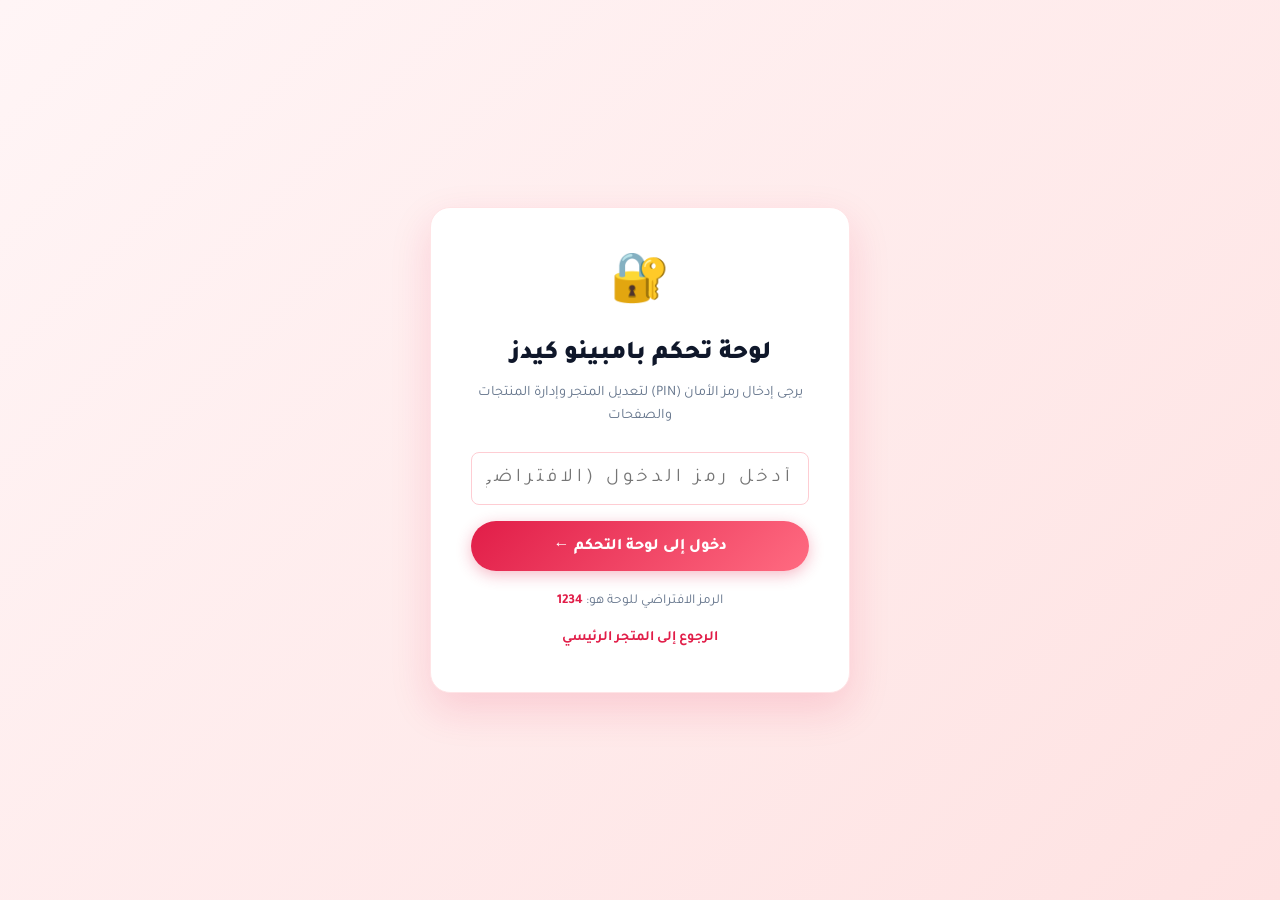
==== commit 46db9a78: "Add full visual Pages Content Editor (CMS) to admin dashboard and dynamic binding across all pages" ====
--- a/admin/index.html
+++ b/admin/index.html
@@ -14,7 +14,7 @@
     <div style="background: #fff; padding: 40px; border-radius: var(--radius-lg); box-shadow: var(--shadow-lg); max-width: 420px; width: 100%; text-align: center; border: 1px solid var(--border-light);">
       <div style="font-size: 3rem; margin-bottom: 10px;">🔐</div>
       <h2 style="font-size: 1.6rem; font-weight: 900; color: var(--dark); margin-bottom: 6px;">لوحة تحكم بامبينو كيدز</h2>
-      <p style="color: var(--text-light); font-size: 0.9rem; margin-bottom: 24px;">يرجى إدخال رمز الأمان (PIN) لتعديل المتجر وإدارة المنتجات</p>
+      <p style="color: var(--text-light); font-size: 0.9rem; margin-bottom: 24px;">يرجى إدخال رمز الأمان (PIN) لتعديل المتجر وإدارة المنتجات والصفحات</p>
 
       <form id="adminLoginForm">
         <div class="form-group">
@@ -62,13 +62,17 @@
           <span>🛍️</span>
           <span>إدارة المنتجات</span>
         </div>
+        <div class="admin-nav-item" data-tab="pages">
+          <span>📄</span>
+          <span>محتوى وتعديل الصفحات</span>
+        </div>
         <div class="admin-nav-item" data-tab="settings">
           <span>⚙️</span>
           <span>إعدادات المتجر</span>
         </div>
         <div class="admin-nav-item" data-tab="backup">
           <span>💾</span>
-          <span>النسخ الاحتياطي</span>
+          <span>النسخ الاحتياطي الشامل</span>
         </div>
       </aside>
 
@@ -130,7 +134,379 @@
           </div>
         </div>
 
-        <!-- TAB 2: STORE SETTINGS -->
+        <!-- TAB 2: PAGES CONTENT CMS (Visual Editor for all pages) -->
+        <div class="admin-tab-content" id="tab-pages">
+          <div class="admin-card">
+            <div class="admin-card-header">
+              <div>
+                <h3>محرر محتوى صفحات المتجر (Visual Page CMS)</h3>
+                <p style="color: var(--text-light); font-size: 0.88rem; margin-top: 4px;">
+                  اختر أي صفحة لتعديل نصوصها وأقسامها بحرية تامة دون الحاجة للمساس بالأكواد البرمجية.
+                </p>
+              </div>
+            </div>
+
+            <!-- Page Switcher Cards -->
+            <div class="cms-pages-grid">
+              <div class="cms-page-card active" data-page="home" onclick="AdminApp.selectPage('home')">
+                <div class="cms-page-card-icon">🏠</div>
+                <div>
+                  <div class="cms-page-card-title">الصفحة الرئيسية</div>
+                  <div class="cms-page-card-sub">السلايدر، العروض، الميزات</div>
+                </div>
+              </div>
+
+              <div class="cms-page-card" data-page="about" onclick="AdminApp.selectPage('about')">
+                <div class="cms-page-card-icon">✨</div>
+                <div>
+                  <div class="cms-page-card-title">صفحة من نحن</div>
+                  <div class="cms-page-card-sub">القصة، الرسالة، الجودة</div>
+                </div>
+              </div>
+
+              <div class="cms-page-card" data-page="contact" onclick="AdminApp.selectPage('contact')">
+                <div class="cms-page-card-icon">📞</div>
+                <div>
+                  <div class="cms-page-card-title">صفحة اتصل بنا</div>
+                  <div class="cms-page-card-sub">عناوين ونصوص التواصل</div>
+                </div>
+              </div>
+
+              <div class="cms-page-card" data-page="terms" onclick="AdminApp.selectPage('terms')">
+                <div class="cms-page-card-icon">📋</div>
+                <div>
+                  <div class="cms-page-card-title">الشروط والأحكام</div>
+                  <div class="cms-page-card-sub">شروط الطلب وسياسة الاسترجاع</div>
+                </div>
+              </div>
+
+              <div class="cms-page-card" data-page="privacy" onclick="AdminApp.selectPage('privacy')">
+                <div class="cms-page-card-icon">🔒</div>
+                <div>
+                  <div class="cms-page-card-title">سياسة الخصوصية</div>
+                  <div class="cms-page-card-sub">بنود حماية بيانات العملاء</div>
+                </div>
+              </div>
+
+              <div class="cms-page-card" data-page="footer" onclick="AdminApp.selectPage('footer')">
+                <div class="cms-page-card-icon">🔻</div>
+                <div>
+                  <div class="cms-page-card-title">الفوتر العام</div>
+                  <div class="cms-page-card-sub">نبذة الفوتر وحقوق النشر</div>
+                </div>
+              </div>
+            </div>
+
+            <!-- EDIT FORMS FOR EACH PAGE -->
+            <div id="cmsFormsContainer">
+
+              <!-- HOME PAGE FORM -->
+              <div class="cms-page-form-wrapper" id="cmsForm-home">
+                <div class="cms-section-group">
+                  <h4>🎨 قسم البانر الرئيسي (Hero Section)</h4>
+                  <div class="form-group">
+                    <label>الشارة العلوية للبانر</label>
+                    <input type="text" id="cms_home_heroBadge" data-cms-field="heroBadge">
+                  </div>
+                  <div class="form-group">
+                    <label>العنوان الرئيسي الكبير</label>
+                    <input type="text" id="cms_home_heroTitle" data-cms-field="heroTitle">
+                  </div>
+                  <div class="form-group">
+                    <label>النص الوصفي للبانر</label>
+                    <textarea id="cms_home_heroDesc" data-cms-field="heroDesc" rows="2"></textarea>
+                  </div>
+                  <div class="form-group">
+                    <label>نص زر التسوق الرئيسي</label>
+                    <input type="text" id="cms_home_heroBtnText" data-cms-field="heroBtnText">
+                  </div>
+                </div>
+
+                <div class="cms-section-group">
+                  <h4>🚚 ميزات المتجر الأربعة (Features Bar)</h4>
+                  <div style="display: grid; grid-template-columns: 1fr 1fr; gap: 14px;">
+                    <div class="form-group">
+                      <label>عنوان الميزة 1</label>
+                      <input type="text" id="cms_home_feat1Title" data-cms-field="feat1Title">
+                      <label style="font-size:0.8rem; color:#64748b; margin-top:4px;">وصف الميزة 1</label>
+                      <input type="text" id="cms_home_feat1Desc" data-cms-field="feat1Desc">
+                    </div>
+                    <div class="form-group">
+                      <label>عنوان الميزة 2</label>
+                      <input type="text" id="cms_home_feat2Title" data-cms-field="feat2Title">
+                      <label style="font-size:0.8rem; color:#64748b; margin-top:4px;">وصف الميزة 2</label>
+                      <input type="text" id="cms_home_feat2Desc" data-cms-field="feat2Desc">
+                    </div>
+                    <div class="form-group">
+                      <label>عنوان الميزة 3</label>
+                      <input type="text" id="cms_home_feat3Title" data-cms-field="feat3Title">
+                      <label style="font-size:0.8rem; color:#64748b; margin-top:4px;">وصف الميزة 3</label>
+                      <input type="text" id="cms_home_feat3Desc" data-cms-field="feat3Desc">
+                    </div>
+                    <div class="form-group">
+                      <label>عنوان الميزة 4</label>
+                      <input type="text" id="cms_home_feat4Title" data-cms-field="feat4Title">
+                      <label style="font-size:0.8rem; color:#64748b; margin-top:4px;">وصف الميزة 4</label>
+                      <input type="text" id="cms_home_feat4Desc" data-cms-field="feat4Desc">
+                    </div>
+                  </div>
+                </div>
+
+                <div class="cms-section-group">
+                  <h4>⚡ بانر الخصومات الخاطفة (Flash Deals)</h4>
+                  <div class="form-group">
+                    <label>شارة العرض</label>
+                    <input type="text" id="cms_home_flashTag" data-cms-field="flashTag">
+                  </div>
+                  <div class="form-group">
+                    <label>عنوان العرض الكبير</label>
+                    <input type="text" id="cms_home_flashTitle" data-cms-field="flashTitle">
+                  </div>
+                  <div class="form-group">
+                    <label>وصف العرض</label>
+                    <textarea id="cms_home_flashDesc" data-cms-field="flashDesc" rows="2"></textarea>
+                  </div>
+                </div>
+
+                <div class="cms-section-group">
+                  <h4>👑 قسم نادي أمهات بامبينو (VIP Club)</h4>
+                  <div class="form-group">
+                    <label>شارة نادي الأمهات</label>
+                    <input type="text" id="cms_home_vipTag" data-cms-field="vipTag">
+                  </div>
+                  <div class="form-group">
+                    <label>عنوان النادي</label>
+                    <input type="text" id="cms_home_vipTitle" data-cms-field="vipTitle">
+                  </div>
+                  <div class="form-group">
+                    <label>النص التشجيعي للاشتراك</label>
+                    <textarea id="cms_home_vipDesc" data-cms-field="vipDesc" rows="2"></textarea>
+                  </div>
+                </div>
+
+                <div style="display: flex; gap: 12px; margin-top: 20px;">
+                  <button type="button" class="btn-checkout" style="width: auto; padding: 12px 28px;" onclick="AdminApp.saveCurrentPage('home')">حفظ تعديلات الصفحة الرئيسية ✅</button>
+                  <button type="button" class="btn-admin-pill btn-admin-outline" onclick="AdminApp.previewPage('home')">معاينة مباشرة للصفحة 👁️</button>
+                  <button type="button" class="btn-admin-pill btn-admin-danger" onclick="AdminApp.resetCurrentPage('home')">استعادة النصوص الأصلية 🔄</button>
+                </div>
+              </div>
+
+              <!-- ABOUT PAGE FORM -->
+              <div class="cms-page-form-wrapper" id="cmsForm-about" style="display: none;">
+                <div class="cms-section-group">
+                  <h4>📖 قصة العلامة التجارية (Brand Story)</h4>
+                  <div class="form-group">
+                    <label>عنوان هيدر الصفحة</label>
+                    <input type="text" id="cms_about_heroTitle" data-cms-field="heroTitle">
+                  </div>
+                  <div class="form-group">
+                    <label>شارة القصة</label>
+                    <input type="text" id="cms_about_storyTag" data-cms-field="storyTag">
+                  </div>
+                  <div class="form-group">
+                    <label>عنوان القصة الرئيسي</label>
+                    <input type="text" id="cms_about_storyTitle" data-cms-field="storyTitle">
+                  </div>
+                  <div class="form-group">
+                    <label>الفقرة الأولى من القصة</label>
+                    <textarea id="cms_about_storyP1" data-cms-field="storyP1" rows="3"></textarea>
+                  </div>
+                  <div class="form-group">
+                    <label>الفقرة الثانية من القصة</label>
+                    <textarea id="cms_about_storyP2" data-cms-field="storyP2" rows="3"></textarea>
+                  </div>
+                </div>
+
+                <div class="cms-section-group">
+                  <h4>🌟 بطاقات مميزات الجودة الثلاثة</h4>
+                  <div style="display: grid; grid-template-columns: 1fr 1fr 1fr; gap: 14px;">
+                    <div class="form-group">
+                      <label>عنوان البطاقة 1</label>
+                      <input type="text" id="cms_about_card1Title" data-cms-field="card1Title">
+                      <label style="font-size:0.8rem; color:#64748b; margin-top:4px;">وصف البطاقة 1</label>
+                      <textarea id="cms_about_card1Desc" data-cms-field="card1Desc" rows="2"></textarea>
+                    </div>
+                    <div class="form-group">
+                      <label>عنوان البطاقة 2</label>
+                      <input type="text" id="cms_about_card2Title" data-cms-field="card2Title">
+                      <label style="font-size:0.8rem; color:#64748b; margin-top:4px;">وصف البطاقة 2</label>
+                      <textarea id="cms_about_card2Desc" data-cms-field="card2Desc" rows="2"></textarea>
+                    </div>
+                    <div class="form-group">
+                      <label>عنوان البطاقة 3</label>
+                      <input type="text" id="cms_about_card3Title" data-cms-field="card3Title">
+                      <label style="font-size:0.8rem; color:#64748b; margin-top:4px;">وصف البطاقة 3</label>
+                      <textarea id="cms_about_card3Desc" data-cms-field="card3Desc" rows="2"></textarea>
+                    </div>
+                  </div>
+                </div>
+
+                <div class="cms-section-group">
+                  <h4>🎯 رسالة المتجر</h4>
+                  <div class="form-group">
+                    <label>عنوان الرسالة</label>
+                    <input type="text" id="cms_about_missionTitle" data-cms-field="missionTitle">
+                  </div>
+                  <div class="form-group">
+                    <label>نص الرسالة</label>
+                    <textarea id="cms_about_missionText" data-cms-field="missionText" rows="3"></textarea>
+                  </div>
+                </div>
+
+                <div style="display: flex; gap: 12px; margin-top: 20px;">
+                  <button type="button" class="btn-checkout" style="width: auto; padding: 12px 28px;" onclick="AdminApp.saveCurrentPage('about')">حفظ تعديلات صفحة من نحن ✅</button>
+                  <button type="button" class="btn-admin-pill btn-admin-outline" onclick="AdminApp.previewPage('about')">معاينة صفحة من نحن 👁️</button>
+                  <button type="button" class="btn-admin-pill btn-admin-danger" onclick="AdminApp.resetCurrentPage('about')">استعادة النصوص الأصلية 🔄</button>
+                </div>
+              </div>
+
+              <!-- CONTACT PAGE FORM -->
+              <div class="cms-page-form-wrapper" id="cmsForm-contact" style="display: none;">
+                <div class="cms-section-group">
+                  <h4>📞 نصوص ومعلومات التواصل</h4>
+                  <div class="form-group">
+                    <label>عنوان هيدر الصفحة</label>
+                    <input type="text" id="cms_contact_heroTitle" data-cms-field="heroTitle">
+                  </div>
+                  <div class="form-group">
+                    <label>شارة قسم التواصل</label>
+                    <input type="text" id="cms_contact_secTag" data-cms-field="secTag">
+                  </div>
+                  <div class="form-group">
+                    <label>عنوان قنوات التواصل</label>
+                    <input type="text" id="cms_contact_secTitle" data-cms-field="secTitle">
+                  </div>
+                  <div class="form-group">
+                    <label>الوصف التمهيدي لخدمة العملاء</label>
+                    <textarea id="cms_contact_secDesc" data-cms-field="secDesc" rows="2"></textarea>
+                  </div>
+                  <div style="display: grid; grid-template-columns: 1fr 1fr; gap: 14px;">
+                    <div class="form-group">
+                      <label>عنوان واتساب</label>
+                      <input type="text" id="cms_contact_waTitle" data-cms-field="waTitle">
+                      <label style="font-size:0.8rem; color:#64748b; margin-top:4px;">وصف رد واتساب</label>
+                      <input type="text" id="cms_contact_waDesc" data-cms-field="waDesc">
+                    </div>
+                    <div class="form-group">
+                      <label>عنوان الهاتف</label>
+                      <input type="text" id="cms_contact_phoneTitle" data-cms-field="phoneTitle">
+                      <label style="font-size:0.8rem; color:#64748b; margin-top:4px;">أوقات عمل الهاتف</label>
+                      <input type="text" id="cms_contact_phoneDesc" data-cms-field="phoneDesc">
+                    </div>
+                  </div>
+                </div>
+
+                <div style="display: flex; gap: 12px; margin-top: 20px;">
+                  <button type="button" class="btn-checkout" style="width: auto; padding: 12px 28px;" onclick="AdminApp.saveCurrentPage('contact')">حفظ تعديلات صفحة اتصل بنا ✅</button>
+                  <button type="button" class="btn-admin-pill btn-admin-outline" onclick="AdminApp.previewPage('contact')">معاينة صفحة اتصل بنا 👁️</button>
+                  <button type="button" class="btn-admin-pill btn-admin-danger" onclick="AdminApp.resetCurrentPage('contact')">استعادة النصوص الأصلية 🔄</button>
+                </div>
+              </div>
+
+              <!-- TERMS PAGE FORM -->
+              <div class="cms-page-form-wrapper" id="cmsForm-terms" style="display: none;">
+                <div class="cms-section-group">
+                  <h4>📋 بنود الشروط والأحكام</h4>
+                  <div class="form-group">
+                    <label>عنوان الصفحة الرئيسي</label>
+                    <input type="text" id="cms_terms_heroTitle" data-cms-field="heroTitle">
+                  </div>
+                  <div class="form-group">
+                    <label>المقدمة التمهيدية</label>
+                    <textarea id="cms_terms_intro" data-cms-field="intro" rows="2"></textarea>
+                  </div>
+                  <div class="form-group">
+                    <label>عنوان البند 1 (الطلب والأسعار)</label>
+                    <input type="text" id="cms_terms_sec1Title" data-cms-field="sec1Title">
+                    <label style="font-size:0.8rem; color:#64748b; margin-top:4px;">تفاصيل البند 1</label>
+                    <textarea id="cms_terms_sec1Desc" data-cms-field="sec1Desc" rows="2"></textarea>
+                  </div>
+                  <div class="form-group">
+                    <label>عنوان البند 2 (الشحن والتوصيل)</label>
+                    <input type="text" id="cms_terms_sec2Title" data-cms-field="sec2Title">
+                    <label style="font-size:0.8rem; color:#64748b; margin-top:4px;">تفاصيل البند 2</label>
+                    <textarea id="cms_terms_sec2Desc" data-cms-field="sec2Desc" rows="2"></textarea>
+                  </div>
+                  <div class="form-group">
+                    <label>عنوان البند 3 (الاستبدال والاسترجاع)</label>
+                    <input type="text" id="cms_terms_sec3Title" data-cms-field="sec3Title">
+                    <label style="font-size:0.8rem; color:#64748b; margin-top:4px;">تفاصيل البند 3</label>
+                    <textarea id="cms_terms_sec3Desc" data-cms-field="sec3Desc" rows="2"></textarea>
+                  </div>
+                </div>
+
+                <div style="display: flex; gap: 12px; margin-top: 20px;">
+                  <button type="button" class="btn-checkout" style="width: auto; padding: 12px 28px;" onclick="AdminApp.saveCurrentPage('terms')">حفظ تعديلات الشروط والأحكام ✅</button>
+                  <button type="button" class="btn-admin-pill btn-admin-outline" onclick="AdminApp.previewPage('terms')">معاينة صفحة الشروط 👁️</button>
+                  <button type="button" class="btn-admin-pill btn-admin-danger" onclick="AdminApp.resetCurrentPage('terms')">استعادة النصوص الأصلية 🔄</button>
+                </div>
+              </div>
+
+              <!-- PRIVACY PAGE FORM -->
+              <div class="cms-page-form-wrapper" id="cmsForm-privacy" style="display: none;">
+                <div class="cms-section-group">
+                  <h4>🔒 بنود سياسة الخصوصية</h4>
+                  <div class="form-group">
+                    <label>عنوان الصفحة الرئيسي</label>
+                    <input type="text" id="cms_privacy_heroTitle" data-cms-field="heroTitle">
+                  </div>
+                  <div class="form-group">
+                    <label>المقدمة التمهيدية</label>
+                    <textarea id="cms_privacy_intro" data-cms-field="intro" rows="2"></textarea>
+                  </div>
+                  <div class="form-group">
+                    <label>عنوان البند 1</label>
+                    <input type="text" id="cms_privacy_sec1Title" data-cms-field="sec1Title">
+                    <label style="font-size:0.8rem; color:#64748b; margin-top:4px;">تفاصيل البند 1</label>
+                    <textarea id="cms_privacy_sec1Desc" data-cms-field="sec1Desc" rows="2"></textarea>
+                  </div>
+                  <div class="form-group">
+                    <label>عنوان البند 2</label>
+                    <input type="text" id="cms_privacy_sec2Title" data-cms-field="sec2Title">
+                    <label style="font-size:0.8rem; color:#64748b; margin-top:4px;">تفاصيل البند 2</label>
+                    <textarea id="cms_privacy_sec2Desc" data-cms-field="sec2Desc" rows="2"></textarea>
+                  </div>
+                  <div class="form-group">
+                    <label>عنوان البند 3</label>
+                    <input type="text" id="cms_privacy_sec3Title" data-cms-field="sec3Title">
+                    <label style="font-size:0.8rem; color:#64748b; margin-top:4px;">تفاصيل البند 3</label>
+                    <textarea id="cms_privacy_sec3Desc" data-cms-field="sec3Desc" rows="2"></textarea>
+                  </div>
+                </div>
+
+                <div style="display: flex; gap: 12px; margin-top: 20px;">
+                  <button type="button" class="btn-checkout" style="width: auto; padding: 12px 28px;" onclick="AdminApp.saveCurrentPage('privacy')">حفظ تعديلات سياسة الخصوصية ✅</button>
+                  <button type="button" class="btn-admin-pill btn-admin-outline" onclick="AdminApp.previewPage('privacy')">معاينة صفحة الخصوصية 👁️</button>
+                  <button type="button" class="btn-admin-pill btn-admin-danger" onclick="AdminApp.resetCurrentPage('privacy')">استعادة النصوص الأصلية 🔄</button>
+                </div>
+              </div>
+
+              <!-- FOOTER FORM -->
+              <div class="cms-page-form-wrapper" id="cmsForm-footer" style="display: none;">
+                <div class="cms-section-group">
+                  <h4>🔻 نبذة الفوتر وحقوق النشر</h4>
+                  <div class="form-group">
+                    <label>النبذة التعريفية في الفوتر</label>
+                    <textarea id="cms_footer_aboutText" data-cms-field="aboutText" rows="3"></textarea>
+                  </div>
+                  <div class="form-group">
+                    <label>نص حقوق النشر والملكية (Copyright)</label>
+                    <input type="text" id="cms_footer_copyright" data-cms-field="copyright">
+                  </div>
+                </div>
+
+                <div style="display: flex; gap: 12px; margin-top: 20px;">
+                  <button type="button" class="btn-checkout" style="width: auto; padding: 12px 28px;" onclick="AdminApp.saveCurrentPage('footer')">حفظ تعديلات الفوتر ✅</button>
+                  <button type="button" class="btn-admin-pill btn-admin-outline" onclick="AdminApp.previewPage('footer')">معاينة الفوتر في الرئيسية 👁️</button>
+                  <button type="button" class="btn-admin-pill btn-admin-danger" onclick="AdminApp.resetCurrentPage('footer')">استعادة النصوص الأصلية 🔄</button>
+                </div>
+              </div>
+
+            </div>
+          </div>
+        </div>
+
+        <!-- TAB 3: STORE SETTINGS -->
         <div class="admin-tab-content" id="tab-settings">
           <div class="admin-card" style="max-width: 750px;">
             <div class="admin-card-header">
@@ -182,36 +558,36 @@
           </div>
         </div>
 
-        <!-- TAB 3: BACKUP & DATA -->
+        <!-- TAB 4: BACKUP & DATA (FULL BACKUP: Products + Settings + Pages) -->
         <div class="admin-tab-content" id="tab-backup">
           <div class="admin-card" style="max-width: 750px;">
             <div class="admin-card-header">
-              <h3>النسخ الاحتياطي وإدارة البيانات</h3>
+              <h3>النسخ الاحتياطي الشامل وإدارة البيانات</h3>
             </div>
 
             <div style="display: flex; flex-direction: column; gap: 20px;">
               <div style="background: var(--bg-soft); padding: 20px; border-radius: var(--radius-sm); border: 1px solid var(--border-light);">
-                <h4 style="font-size: 1.05rem; font-weight: 800; color: var(--dark); margin-bottom: 6px;">📥 تصدير نسخة احتياطية من جميع المنتجات</h4>
-                <p style="font-size: 0.9rem; color: var(--text-light); margin-bottom: 14px;">يمكنك تحميل ملف JSON يحتوي على كامل منتجات المتجر وأسعارها وتفاصيلها لحفظها على جهازك.</p>
-                <button class="btn-admin-pill btn-admin-primary" onclick="AdminApp.exportProductsJSON()">
-                  <span>تحميل ملف المنتجات (JSON) 📥</span>
+                <h4 style="font-size: 1.05rem; font-weight: 800; color: var(--dark); margin-bottom: 6px;">📥 تصدير نسخة احتياطية شاملة (المنتجات + محتوى الصفحات + الإعدادات)</h4>
+                <p style="font-size: 0.9rem; color: var(--text-light); margin-bottom: 14px;">يمكنك تحميل ملف JSON متكامل يحتوي على كامل منتجات المتجر، نصوص كل الصفحات، والإعدادات لحفظها كأمان على جهازك.</p>
+                <button class="btn-admin-pill btn-admin-primary" onclick="AdminApp.exportFullBackupJSON()">
+                  <span>تحميل ملف النسخة الاحتياطية الشاملة (JSON) 📥</span>
                 </button>
               </div>
 
               <div style="background: var(--bg-soft); padding: 20px; border-radius: var(--radius-sm); border: 1px solid var(--border-light);">
-                <h4 style="font-size: 1.05rem; font-weight: 800; color: var(--dark); margin-bottom: 6px;">📤 استيراد وتحديث المنتجات من ملف</h4>
-                <p style="font-size: 0.9rem; color: var(--text-light); margin-bottom: 14px;">ارفع ملف JSON الذي قمت بتصديره سابقاً لاستعادة المنتجات في ثوانٍ معدودة.</p>
-                <input type="file" id="importProductsInput" accept=".json" onchange="AdminApp.importProductsJSON(event)" style="display: none;">
+                <h4 style="font-size: 1.05rem; font-weight: 800; color: var(--dark); margin-bottom: 6px;">📤 استيراد واستعادة المتجر من ملف نسخ احتياطي</h4>
+                <p style="font-size: 0.9rem; color: var(--text-light); margin-bottom: 14px;">ارفع ملف JSON الذي قمت بتصديره سابقاً لاستعادة جميع المنتجات والصفحات في لحظات معدودة.</p>
+                <input type="file" id="importProductsInput" accept=".json" onchange="AdminApp.importFullBackupJSON(event)" style="display: none;">
                 <button class="btn-admin-pill btn-admin-outline" onclick="document.getElementById('importProductsInput').click()">
                   <span>اختيار ملف JSON ورفعه 📤</span>
                 </button>
               </div>
 
               <div style="background: #fff1f2; padding: 20px; border-radius: var(--radius-sm); border: 1px solid #fecdd3;">
-                <h4 style="font-size: 1.05rem; font-weight: 800; color: #dc2626; margin-bottom: 6px;">⚠️ استعادة المنتجات الافتراضية (إعادة ضبط المصنع)</h4>
-                <p style="font-size: 0.9rem; color: #b91c1c; margin-bottom: 14px;">سيؤدي هذا إلى إعادة المتجر إلى المنتجات الأصلية وحذف أي منتجات تجريبية تمت إضافتها.</p>
+                <h4 style="font-size: 1.05rem; font-weight: 800; color: #dc2626; margin-bottom: 6px;">⚠️ استعادة ضبط المصنع لجميع محتويات المتجر</h4>
+                <p style="font-size: 0.9rem; color: #b91c1c; margin-bottom: 14px;">سيؤدي هذا إلى إعادة المتجر ونصوص الصفحات والمنتجات إلى الحالة الأصلية الافتراضية.</p>
                 <button class="btn-admin-pill btn-admin-danger" onclick="AdminApp.resetDefaultProducts()">
-                  <span>استرجاع المنتجات الاصلية للمتجر 🔄</span>
+                  <span>استرجاع الإعدادات والمنتجات الأصلية 🔄</span>
                 </button>
               </div>
             </div>
--- a/css/style.css
+++ b/css/style.css
@@ -1997,3 +1997,62 @@
     grid-template-columns: repeat(2, 1fr);
   }
 }
+\n
+/* ===================================================
+   CMS PAGES EDITOR STYLES
+=================================================== */
+.cms-pages-grid {
+  display: grid;
+  grid-template-columns: repeat(3, 1fr);
+  gap: 16px;
+  margin-bottom: 24px;
+}
+.cms-page-card {
+  background: var(--white);
+  border: 2px solid #e2e8f0;
+  border-radius: var(--radius-md);
+  padding: 16px;
+  cursor: pointer;
+  transition: var(--transition);
+  display: flex;
+  align-items: center;
+  gap: 12px;
+}
+.cms-page-card:hover, .cms-page-card.active {
+  border-color: var(--primary);
+  background: var(--primary-light);
+  transform: translateY(-2px);
+  box-shadow: var(--shadow-sm);
+}
+.cms-page-card-icon {
+  font-size: 1.8rem;
+}
+.cms-page-card-title {
+  font-weight: 800;
+  color: var(--dark);
+  font-size: 0.95rem;
+}
+.cms-page-card-sub {
+  font-size: 0.78rem;
+  color: var(--text-light);
+}
+.cms-section-group {
+  background: #f8fafc;
+  border-radius: var(--radius-sm);
+  padding: 20px;
+  margin-bottom: 20px;
+  border: 1px solid #e2e8f0;
+}
+.cms-section-group h4 {
+  font-size: 1.05rem;
+  font-weight: 800;
+  color: var(--dark);
+  margin-bottom: 14px;
+  padding-bottom: 8px;
+  border-bottom: 2px solid var(--border-light);
+}
+@media (max-width: 768px) {
+  .cms-pages-grid {
+    grid-template-columns: 1fr;
+  }
+}
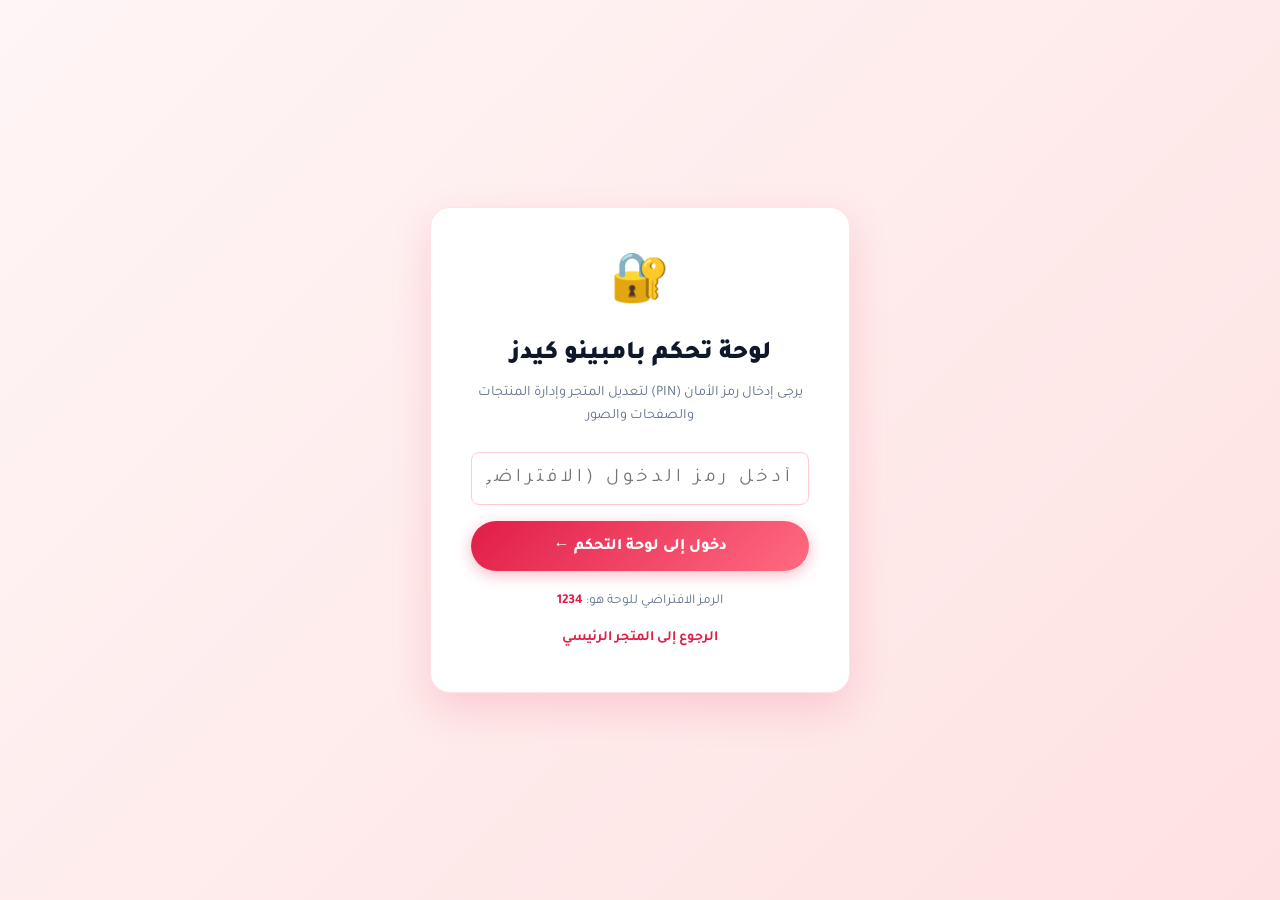
==== commit 407e4f0d: "Add full Non-Product Media & Banner CMS with device file uploader and live preview across all pages" ====
--- a/admin/index.html
+++ b/admin/index.html
@@ -14,7 +14,7 @@
     <div style="background: #fff; padding: 40px; border-radius: var(--radius-lg); box-shadow: var(--shadow-lg); max-width: 420px; width: 100%; text-align: center; border: 1px solid var(--border-light);">
       <div style="font-size: 3rem; margin-bottom: 10px;">🔐</div>
       <h2 style="font-size: 1.6rem; font-weight: 900; color: var(--dark); margin-bottom: 6px;">لوحة تحكم بامبينو كيدز</h2>
-      <p style="color: var(--text-light); font-size: 0.9rem; margin-bottom: 24px;">يرجى إدخال رمز الأمان (PIN) لتعديل المتجر وإدارة المنتجات والصفحات</p>
+      <p style="color: var(--text-light); font-size: 0.9rem; margin-bottom: 24px;">يرجى إدخال رمز الأمان (PIN) لتعديل المتجر وإدارة المنتجات والصفحات والصور</p>
 
       <form id="adminLoginForm">
         <div class="form-group">
@@ -134,14 +134,14 @@
           </div>
         </div>
 
-        <!-- TAB 2: PAGES CONTENT CMS (Visual Editor for all pages) -->
+        <!-- TAB 2: PAGES & MEDIA CMS -->
         <div class="admin-tab-content" id="tab-pages">
           <div class="admin-card">
             <div class="admin-card-header">
               <div>
-                <h3>محرر محتوى صفحات المتجر (Visual Page CMS)</h3>
+                <h3>محرر محتوى وصور صفحات المتجر (Visual Page CMS)</h3>
                 <p style="color: var(--text-light); font-size: 0.88rem; margin-top: 4px;">
-                  اختر أي صفحة لتعديل نصوصها وأقسامها بحرية تامة دون الحاجة للمساس بالأكواد البرمجية.
+                  يمكنك تعديل أي نص، تبديل أي بانر أو صورة، وتغيير الأيقونات في أي صفحة مع إمكانية رفع الصور مباشرة من جهازك!
                 </p>
               </div>
             </div>
@@ -152,7 +152,7 @@
                 <div class="cms-page-card-icon">🏠</div>
                 <div>
                   <div class="cms-page-card-title">الصفحة الرئيسية</div>
-                  <div class="cms-page-card-sub">السلايدر، العروض، الميزات</div>
+                  <div class="cms-page-card-sub">السلايدر، البانرات، الصور، الميزات</div>
                 </div>
               </div>
 
@@ -160,7 +160,7 @@
                 <div class="cms-page-card-icon">✨</div>
                 <div>
                   <div class="cms-page-card-title">صفحة من نحن</div>
-                  <div class="cms-page-card-sub">القصة، الرسالة، الجودة</div>
+                  <div class="cms-page-card-sub">القصة، صورة البراند، الجودة</div>
                 </div>
               </div>
 
@@ -202,8 +202,99 @@
 
               <!-- HOME PAGE FORM -->
               <div class="cms-page-form-wrapper" id="cmsForm-home">
-                <div class="cms-section-group">
-                  <h4>🎨 قسم البانر الرئيسي (Hero Section)</h4>
+                
+                <!-- 1. BANNERS & IMAGES FOR HOMEPAGE -->
+                <div class="cms-section-group" style="border: 2px solid #fecdd3; background: #fffdfd;">
+                  <h4 style="color: var(--primary);">🖼️ بانرات وصور الصفحة الرئيسية (Banners & Media)</h4>
+                  
+                  <!-- Hero Banner Image -->
+                  <div class="form-group" style="background: #fff; padding: 14px; border-radius: var(--radius-sm); border: 1px solid var(--border-light); margin-bottom: 16px;">
+                    <label style="font-weight: 800; color: var(--dark);">صورة البانر الرئيسي الكبير (Hero Slider Banner)</label>
+                    <div style="display: flex; gap: 14px; align-items: center; margin-top: 8px;">
+                      <img id="prev_home_heroImg" src="../images/kids_hero_banner.jpg" style="width: 100px; height: 70px; object-fit: cover; border-radius: 8px; border: 1px solid #cbd5e1;">
+                      <div style="flex: 1;">
+                        <input type="text" id="cms_home_heroImg" data-cms-field="heroImg" placeholder="images/kids_hero_banner.jpg أو رابط مباشر" oninput="AdminApp.updateImagePreview(this.value, 'prev_home_heroImg')" style="width: 100%; margin-bottom: 6px;">
+                        <input type="file" accept="image/*" onchange="AdminApp.handleImageUpload(event, 'cms_home_heroImg', 'prev_home_heroImg')" style="display: none;" id="upload_home_heroImg">
+                        <button type="button" class="btn-admin-pill btn-admin-outline" onclick="document.getElementById('upload_home_heroImg').click()">📁 رفع صورة من جهازك</button>
+                      </div>
+                    </div>
+                  </div>
+
+                  <!-- Flash Deal Banner Image -->
+                  <div class="form-group" style="background: #fff; padding: 14px; border-radius: var(--radius-sm); border: 1px solid var(--border-light); margin-bottom: 16px;">
+                    <label style="font-weight: 800; color: var(--dark);">صورة بانر العروض الخاطفة (Flash Deals Banner)</label>
+                    <div style="display: flex; gap: 14px; align-items: center; margin-top: 8px;">
+                      <img id="prev_home_flashImg" src="../images/flash_deal_kids_banner.jpg" style="width: 100px; height: 70px; object-fit: cover; border-radius: 8px; border: 1px solid #cbd5e1;">
+                      <div style="flex: 1;">
+                        <input type="text" id="cms_home_flashImg" data-cms-field="flashImg" placeholder="images/flash_deal_kids_banner.jpg أو رابط مباشر" oninput="AdminApp.updateImagePreview(this.value, 'prev_home_flashImg')" style="width: 100%; margin-bottom: 6px;">
+                        <input type="file" accept="image/*" onchange="AdminApp.handleImageUpload(event, 'cms_home_flashImg', 'prev_home_flashImg')" style="display: none;" id="upload_home_flashImg">
+                        <button type="button" class="btn-admin-pill btn-admin-outline" onclick="document.getElementById('upload_home_flashImg').click()">📁 رفع صورة من جهازك</button>
+                      </div>
+                    </div>
+                  </div>
+
+                  <!-- 4 Category Cards Images -->
+                  <label style="font-weight: 800; display: block; margin-bottom: 10px; color: var(--dark);">صور بطاقات أقسام المتجر (Categories Cards):</label>
+                  <div style="display: grid; grid-template-columns: 1fr 1fr; gap: 14px;">
+                    
+                    <!-- Cat Girls -->
+                    <div style="background: #fff; padding: 12px; border-radius: var(--radius-sm); border: 1px solid var(--border-light);">
+                      <label style="font-size: 0.85rem; font-weight: 700;">صورة قسم (ملابس بناتي)</label>
+                      <div style="display: flex; gap: 10px; align-items: center; margin-top: 6px;">
+                        <img id="prev_home_catGirlsImg" src="../images/kids_cat_girls.jpg" style="width: 55px; height: 55px; object-fit: cover; border-radius: 6px; border: 1px solid #cbd5e1;">
+                        <div style="flex: 1;">
+                          <input type="text" id="cms_home_catGirlsImg" data-cms-field="catGirlsImg" oninput="AdminApp.updateImagePreview(this.value, 'prev_home_catGirlsImg')" style="width: 100%; font-size: 0.8rem; margin-bottom: 4px;">
+                          <input type="file" accept="image/*" onchange="AdminApp.handleImageUpload(event, 'cms_home_catGirlsImg', 'prev_home_catGirlsImg')" style="display: none;" id="upload_home_catGirlsImg">
+                          <button type="button" class="btn-admin-pill btn-admin-outline" style="padding: 4px 10px; font-size: 0.75rem;" onclick="document.getElementById('upload_home_catGirlsImg').click()">📁 رفع صورة</button>
+                        </div>
+                      </div>
+                    </div>
+
+                    <!-- Cat Boys -->
+                    <div style="background: #fff; padding: 12px; border-radius: var(--radius-sm); border: 1px solid var(--border-light);">
+                      <label style="font-size: 0.85rem; font-weight: 700;">صورة قسم (ملابس أولادي)</label>
+                      <div style="display: flex; gap: 10px; align-items: center; margin-top: 6px;">
+                        <img id="prev_home_catBoysImg" src="../images/kids_cat_boys.jpg" style="width: 55px; height: 55px; object-fit: cover; border-radius: 6px; border: 1px solid #cbd5e1;">
+                        <div style="flex: 1;">
+                          <input type="text" id="cms_home_catBoysImg" data-cms-field="catBoysImg" oninput="AdminApp.updateImagePreview(this.value, 'prev_home_catBoysImg')" style="width: 100%; font-size: 0.8rem; margin-bottom: 4px;">
+                          <input type="file" accept="image/*" onchange="AdminApp.handleImageUpload(event, 'cms_home_catBoysImg', 'prev_home_catBoysImg')" style="display: none;" id="upload_home_catBoysImg">
+                          <button type="button" class="btn-admin-pill btn-admin-outline" style="padding: 4px 10px; font-size: 0.75rem;" onclick="document.getElementById('upload_home_catBoysImg').click()">📁 رفع صورة</button>
+                        </div>
+                      </div>
+                    </div>
+
+                    <!-- Cat Baby -->
+                    <div style="background: #fff; padding: 12px; border-radius: var(--radius-sm); border: 1px solid var(--border-light);">
+                      <label style="font-size: 0.85rem; font-weight: 700;">صورة قسم (بيبي ومواليد)</label>
+                      <div style="display: flex; gap: 10px; align-items: center; margin-top: 6px;">
+                        <img id="prev_home_catBabyImg" src="../images/kids_cat_baby.jpg" style="width: 55px; height: 55px; object-fit: cover; border-radius: 6px; border: 1px solid #cbd5e1;">
+                        <div style="flex: 1;">
+                          <input type="text" id="cms_home_catBabyImg" data-cms-field="catBabyImg" oninput="AdminApp.updateImagePreview(this.value, 'prev_home_catBabyImg')" style="width: 100%; font-size: 0.8rem; margin-bottom: 4px;">
+                          <input type="file" accept="image/*" onchange="AdminApp.handleImageUpload(event, 'cms_home_catBabyImg', 'prev_home_catBabyImg')" style="display: none;" id="upload_home_catBabyImg">
+                          <button type="button" class="btn-admin-pill btn-admin-outline" style="padding: 4px 10px; font-size: 0.75rem;" onclick="document.getElementById('upload_home_catBabyImg').click()">📁 رفع صورة</button>
+                        </div>
+                      </div>
+                    </div>
+
+                    <!-- Cat Shoes -->
+                    <div style="background: #fff; padding: 12px; border-radius: var(--radius-sm); border: 1px solid var(--border-light);">
+                      <label style="font-size: 0.85rem; font-weight: 700;">صورة قسم (أحذية وإكسسوارات)</label>
+                      <div style="display: flex; gap: 10px; align-items: center; margin-top: 6px;">
+                        <img id="prev_home_catShoesImg" src="../images/kids_cat_shoes.jpg" style="width: 55px; height: 55px; object-fit: cover; border-radius: 6px; border: 1px solid #cbd5e1;">
+                        <div style="flex: 1;">
+                          <input type="text" id="cms_home_catShoesImg" data-cms-field="catShoesImg" oninput="AdminApp.updateImagePreview(this.value, 'prev_home_catShoesImg')" style="width: 100%; font-size: 0.8rem; margin-bottom: 4px;">
+                          <input type="file" accept="image/*" onchange="AdminApp.handleImageUpload(event, 'cms_home_catShoesImg', 'prev_home_catShoesImg')" style="display: none;" id="upload_home_catShoesImg">
+                          <button type="button" class="btn-admin-pill btn-admin-outline" style="padding: 4px 10px; font-size: 0.75rem;" onclick="document.getElementById('upload_home_catShoesImg').click()">📁 رفع صورة</button>
+                        </div>
+                      </div>
+                    </div>
+
+                  </div>
+                </div>
+
+                <!-- 2. TEXTS & SECTIONS FOR HOMEPAGE -->
+                <div class="cms-section-group">
+                  <h4>🎨 نصوص البانر الرئيسي (Hero Texts)</h4>
                   <div class="form-group">
                     <label>الشارة العلوية للبانر</label>
                     <input type="text" id="cms_home_heroBadge" data-cms-field="heroBadge">
@@ -222,38 +313,75 @@
                   </div>
                 </div>
 
-                <div class="cms-section-group">
-                  <h4>🚚 ميزات المتجر الأربعة (Features Bar)</h4>
+                <!-- 3. FEATURES BAR -->
+                <div class="cms-section-group">
+                  <h4>🚚 ميزات وأيقونات المتجر الأربعة (Features & Icons)</h4>
                   <div style="display: grid; grid-template-columns: 1fr 1fr; gap: 14px;">
                     <div class="form-group">
-                      <label>عنوان الميزة 1</label>
-                      <input type="text" id="cms_home_feat1Title" data-cms-field="feat1Title">
+                      <div style="display: flex; gap: 8px;">
+                        <div style="width: 60px;">
+                          <label>أيقونة 1</label>
+                          <input type="text" id="cms_home_feat1Icon" data-cms-field="feat1Icon" style="text-align: center; font-size: 1.2rem;">
+                        </div>
+                        <div style="flex: 1;">
+                          <label>عنوان الميزة 1</label>
+                          <input type="text" id="cms_home_feat1Title" data-cms-field="feat1Title">
+                        </div>
+                      </div>
                       <label style="font-size:0.8rem; color:#64748b; margin-top:4px;">وصف الميزة 1</label>
                       <input type="text" id="cms_home_feat1Desc" data-cms-field="feat1Desc">
                     </div>
+
                     <div class="form-group">
-                      <label>عنوان الميزة 2</label>
-                      <input type="text" id="cms_home_feat2Title" data-cms-field="feat2Title">
+                      <div style="display: flex; gap: 8px;">
+                        <div style="width: 60px;">
+                          <label>أيقونة 2</label>
+                          <input type="text" id="cms_home_feat2Icon" data-cms-field="feat2Icon" style="text-align: center; font-size: 1.2rem;">
+                        </div>
+                        <div style="flex: 1;">
+                          <label>عنوان الميزة 2</label>
+                          <input type="text" id="cms_home_feat2Title" data-cms-field="feat2Title">
+                        </div>
+                      </div>
                       <label style="font-size:0.8rem; color:#64748b; margin-top:4px;">وصف الميزة 2</label>
                       <input type="text" id="cms_home_feat2Desc" data-cms-field="feat2Desc">
                     </div>
+
                     <div class="form-group">
-                      <label>عنوان الميزة 3</label>
-                      <input type="text" id="cms_home_feat3Title" data-cms-field="feat3Title">
+                      <div style="display: flex; gap: 8px;">
+                        <div style="width: 60px;">
+                          <label>أيقونة 3</label>
+                          <input type="text" id="cms_home_feat3Icon" data-cms-field="feat3Icon" style="text-align: center; font-size: 1.2rem;">
+                        </div>
+                        <div style="flex: 1;">
+                          <label>عنوان الميزة 3</label>
+                          <input type="text" id="cms_home_feat3Title" data-cms-field="feat3Title">
+                        </div>
+                      </div>
                       <label style="font-size:0.8rem; color:#64748b; margin-top:4px;">وصف الميزة 3</label>
                       <input type="text" id="cms_home_feat3Desc" data-cms-field="feat3Desc">
                     </div>
+
                     <div class="form-group">
-                      <label>عنوان الميزة 4</label>
-                      <input type="text" id="cms_home_feat4Title" data-cms-field="feat4Title">
+                      <div style="display: flex; gap: 8px;">
+                        <div style="width: 60px;">
+                          <label>أيقونة 4</label>
+                          <input type="text" id="cms_home_feat4Icon" data-cms-field="feat4Icon" style="text-align: center; font-size: 1.2rem;">
+                        </div>
+                        <div style="flex: 1;">
+                          <label>عنوان الميزة 4</label>
+                          <input type="text" id="cms_home_feat4Title" data-cms-field="feat4Title">
+                        </div>
+                      </div>
                       <label style="font-size:0.8rem; color:#64748b; margin-top:4px;">وصف الميزة 4</label>
                       <input type="text" id="cms_home_feat4Desc" data-cms-field="feat4Desc">
                     </div>
                   </div>
                 </div>
 
-                <div class="cms-section-group">
-                  <h4>⚡ بانر الخصومات الخاطفة (Flash Deals)</h4>
+                <!-- 4. FLASH DEALS TEXTS -->
+                <div class="cms-section-group">
+                  <h4>⚡ نصوص الخصومات الخاطفة (Flash Deals)</h4>
                   <div class="form-group">
                     <label>شارة العرض</label>
                     <input type="text" id="cms_home_flashTag" data-cms-field="flashTag">
@@ -268,6 +396,7 @@
                   </div>
                 </div>
 
+                <!-- 5. VIP CLUB -->
                 <div class="cms-section-group">
                   <h4>👑 قسم نادي أمهات بامبينو (VIP Club)</h4>
                   <div class="form-group">
@@ -285,14 +414,30 @@
                 </div>
 
                 <div style="display: flex; gap: 12px; margin-top: 20px;">
-                  <button type="button" class="btn-checkout" style="width: auto; padding: 12px 28px;" onclick="AdminApp.saveCurrentPage('home')">حفظ تعديلات الصفحة الرئيسية ✅</button>
+                  <button type="button" class="btn-checkout" style="width: auto; padding: 12px 28px;" onclick="AdminApp.saveCurrentPage('home')">حفظ تعديلات وصور الصفحة الرئيسية ✅</button>
                   <button type="button" class="btn-admin-pill btn-admin-outline" onclick="AdminApp.previewPage('home')">معاينة مباشرة للصفحة 👁️</button>
-                  <button type="button" class="btn-admin-pill btn-admin-danger" onclick="AdminApp.resetCurrentPage('home')">استعادة النصوص الأصلية 🔄</button>
+                  <button type="button" class="btn-admin-pill btn-admin-danger" onclick="AdminApp.resetCurrentPage('home')">استعادة النصوص والصور الأصلية 🔄</button>
                 </div>
               </div>
 
               <!-- ABOUT PAGE FORM -->
               <div class="cms-page-form-wrapper" id="cmsForm-about" style="display: none;">
+                
+                <!-- About Story Image -->
+                <div class="cms-section-group" style="border: 2px solid #fecdd3; background: #fffdfd;">
+                  <h4 style="color: var(--primary);">🖼️ صورة قصة المتجر (About Brand Image)</h4>
+                  <div class="form-group" style="background: #fff; padding: 14px; border-radius: var(--radius-sm); border: 1px solid var(--border-light);">
+                    <div style="display: flex; gap: 14px; align-items: center;">
+                      <img id="prev_about_storyImg" src="../images/hero_kids_slide_2.jpg" style="width: 100px; height: 70px; object-fit: cover; border-radius: 8px; border: 1px solid #cbd5e1;">
+                      <div style="flex: 1;">
+                        <input type="text" id="cms_about_storyImg" data-cms-field="storyImg" placeholder="images/hero_kids_slide_2.jpg أو رابط مباشر" oninput="AdminApp.updateImagePreview(this.value, 'prev_about_storyImg')" style="width: 100%; margin-bottom: 6px;">
+                        <input type="file" accept="image/*" onchange="AdminApp.handleImageUpload(event, 'cms_about_storyImg', 'prev_about_storyImg')" style="display: none;" id="upload_about_storyImg">
+                        <button type="button" class="btn-admin-pill btn-admin-outline" onclick="document.getElementById('upload_about_storyImg').click()">📁 رفع صورة من جهازك</button>
+                      </div>
+                    </div>
+                  </div>
+                </div>
+
                 <div class="cms-section-group">
                   <h4>📖 قصة العلامة التجارية (Brand Story)</h4>
                   <div class="form-group">
@@ -318,21 +463,27 @@
                 </div>
 
                 <div class="cms-section-group">
-                  <h4>🌟 بطاقات مميزات الجودة الثلاثة</h4>
+                  <h4>🌟 بطاقات وأيقونات مميزات الجودة الثلاثة</h4>
                   <div style="display: grid; grid-template-columns: 1fr 1fr 1fr; gap: 14px;">
                     <div class="form-group">
+                      <label>أيقونة 1</label>
+                      <input type="text" id="cms_about_card1Icon" data-cms-field="card1Icon" style="text-align: center; font-size: 1.2rem; width: 60px; margin-bottom: 6px;">
                       <label>عنوان البطاقة 1</label>
                       <input type="text" id="cms_about_card1Title" data-cms-field="card1Title">
                       <label style="font-size:0.8rem; color:#64748b; margin-top:4px;">وصف البطاقة 1</label>
                       <textarea id="cms_about_card1Desc" data-cms-field="card1Desc" rows="2"></textarea>
                     </div>
                     <div class="form-group">
+                      <label>أيقونة 2</label>
+                      <input type="text" id="cms_about_card2Icon" data-cms-field="card2Icon" style="text-align: center; font-size: 1.2rem; width: 60px; margin-bottom: 6px;">
                       <label>عنوان البطاقة 2</label>
                       <input type="text" id="cms_about_card2Title" data-cms-field="card2Title">
                       <label style="font-size:0.8rem; color:#64748b; margin-top:4px;">وصف البطاقة 2</label>
                       <textarea id="cms_about_card2Desc" data-cms-field="card2Desc" rows="2"></textarea>
                     </div>
                     <div class="form-group">
+                      <label>أيقونة 3</label>
+                      <input type="text" id="cms_about_card3Icon" data-cms-field="card3Icon" style="text-align: center; font-size: 1.2rem; width: 60px; margin-bottom: 6px;">
                       <label>عنوان البطاقة 3</label>
                       <input type="text" id="cms_about_card3Title" data-cms-field="card3Title">
                       <label style="font-size:0.8rem; color:#64748b; margin-top:4px;">وصف البطاقة 3</label>
@@ -356,7 +507,7 @@
                 <div style="display: flex; gap: 12px; margin-top: 20px;">
                   <button type="button" class="btn-checkout" style="width: auto; padding: 12px 28px;" onclick="AdminApp.saveCurrentPage('about')">حفظ تعديلات صفحة من نحن ✅</button>
                   <button type="button" class="btn-admin-pill btn-admin-outline" onclick="AdminApp.previewPage('about')">معاينة صفحة من نحن 👁️</button>
-                  <button type="button" class="btn-admin-pill btn-admin-danger" onclick="AdminApp.resetCurrentPage('about')">استعادة النصوص الأصلية 🔄</button>
+                  <button type="button" class="btn-admin-pill btn-admin-danger" onclick="AdminApp.resetCurrentPage('about')">استعادة النصوص والصور الأصلية 🔄</button>
                 </div>
               </div>
 
@@ -558,7 +709,7 @@
           </div>
         </div>
 
-        <!-- TAB 4: BACKUP & DATA (FULL BACKUP: Products + Settings + Pages) -->
+        <!-- TAB 4: BACKUP & DATA (FULL BACKUP: Products + Settings + Pages + Images) -->
         <div class="admin-tab-content" id="tab-backup">
           <div class="admin-card" style="max-width: 750px;">
             <div class="admin-card-header">
@@ -567,8 +718,8 @@
 
             <div style="display: flex; flex-direction: column; gap: 20px;">
               <div style="background: var(--bg-soft); padding: 20px; border-radius: var(--radius-sm); border: 1px solid var(--border-light);">
-                <h4 style="font-size: 1.05rem; font-weight: 800; color: var(--dark); margin-bottom: 6px;">📥 تصدير نسخة احتياطية شاملة (المنتجات + محتوى الصفحات + الإعدادات)</h4>
-                <p style="font-size: 0.9rem; color: var(--text-light); margin-bottom: 14px;">يمكنك تحميل ملف JSON متكامل يحتوي على كامل منتجات المتجر، نصوص كل الصفحات، والإعدادات لحفظها كأمان على جهازك.</p>
+                <h4 style="font-size: 1.05rem; font-weight: 800; color: var(--dark); margin-bottom: 6px;">📥 تصدير نسخة احتياطية شاملة (المنتجات + الصور والبانرات + محتوى الصفحات + الإعدادات)</h4>
+                <p style="font-size: 0.9rem; color: var(--text-light); margin-bottom: 14px;">يمكنك تحميل ملف JSON متكامل يحتوي على كامل منتجات المتجر، نصوص كل الصفحات، الصور والبانرات المرفوعة، والإعدادات لحفظها كأمان على جهازك.</p>
                 <button class="btn-admin-pill btn-admin-primary" onclick="AdminApp.exportFullBackupJSON()">
                   <span>تحميل ملف النسخة الاحتياطية الشاملة (JSON) 📥</span>
                 </button>
@@ -576,7 +727,7 @@
 
               <div style="background: var(--bg-soft); padding: 20px; border-radius: var(--radius-sm); border: 1px solid var(--border-light);">
                 <h4 style="font-size: 1.05rem; font-weight: 800; color: var(--dark); margin-bottom: 6px;">📤 استيراد واستعادة المتجر من ملف نسخ احتياطي</h4>
-                <p style="font-size: 0.9rem; color: var(--text-light); margin-bottom: 14px;">ارفع ملف JSON الذي قمت بتصديره سابقاً لاستعادة جميع المنتجات والصفحات في لحظات معدودة.</p>
+                <p style="font-size: 0.9rem; color: var(--text-light); margin-bottom: 14px;">ارفع ملف JSON الذي قمت بتصديره سابقاً لاستعادة جميع المنتجات والصفحات والصور في لحظات معدودة.</p>
                 <input type="file" id="importProductsInput" accept=".json" onchange="AdminApp.importFullBackupJSON(event)" style="display: none;">
                 <button class="btn-admin-pill btn-admin-outline" onclick="document.getElementById('importProductsInput').click()">
                   <span>اختيار ملف JSON ورفعه 📤</span>
@@ -585,7 +736,7 @@
 
               <div style="background: #fff1f2; padding: 20px; border-radius: var(--radius-sm); border: 1px solid #fecdd3;">
                 <h4 style="font-size: 1.05rem; font-weight: 800; color: #dc2626; margin-bottom: 6px;">⚠️ استعادة ضبط المصنع لجميع محتويات المتجر</h4>
-                <p style="font-size: 0.9rem; color: #b91c1c; margin-bottom: 14px;">سيؤدي هذا إلى إعادة المتجر ونصوص الصفحات والمنتجات إلى الحالة الأصلية الافتراضية.</p>
+                <p style="font-size: 0.9rem; color: #b91c1c; margin-bottom: 14px;">سيؤدي هذا إلى إعادة المتجر ونصوص الصفحات والصور والمنتجات إلى الحالة الأصلية الافتراضية.</p>
                 <button class="btn-admin-pill btn-admin-danger" onclick="AdminApp.resetDefaultProducts()">
                   <span>استرجاع الإعدادات والمنتجات الأصلية 🔄</span>
                 </button>
@@ -597,7 +748,7 @@
     </div>
   </div>
 
-  <!-- ADD / EDIT PRODUCT MODAL -->
+  <!-- ADD / EDIT PRODUCT MODAL (WITH FILE UPLOAD BUTTON) -->
   <div class="admin-modal-overlay" id="adminProductModalOverlay">
     <div class="admin-modal">
       <div style="display: flex; justify-content: space-between; align-items: center; margin-bottom: 20px; border-bottom: 1px solid var(--border-light); padding-bottom: 14px;">
@@ -639,10 +790,14 @@
         </div>
 
         <div class="form-group">
-          <label>مسار الصورة أو رابط الصورة (URL) *</label>
+          <label>صورة المنتج (مسار أو رابط، أو رفع صورة من جهازك) *</label>
           <div style="display: flex; gap: 10px; align-items: center;">
-            <input type="text" id="prodImgInput" placeholder="images/prod_girls_party.jpg أو رابط مباشر" oninput="document.getElementById('productImagePreview').src = this.value.startsWith('http') ? this.value : '../' + this.value" required style="flex: 1;">
-            <img id="productImagePreview" src="../images/prod_girls_party.jpg" style="width: 50px; height: 50px; border-radius: 6px; object-fit: cover; border: 1px solid #cbd5e1;">
+            <img id="productImagePreview" src="../images/prod_girls_party.jpg" style="width: 55px; height: 55px; border-radius: 6px; object-fit: cover; border: 1px solid #cbd5e1;">
+            <div style="flex: 1;">
+              <input type="text" id="prodImgInput" placeholder="images/prod_girls_party.jpg أو رابط مباشر" oninput="AdminApp.updateImagePreview(this.value, 'productImagePreview')" required style="width: 100%; margin-bottom: 6px;">
+              <input type="file" accept="image/*" onchange="AdminApp.handleImageUpload(event, 'prodImgInput', 'productImagePreview')" style="display: none;" id="upload_prod_img">
+              <button type="button" class="btn-admin-pill btn-admin-outline" onclick="document.getElementById('upload_prod_img').click()">📁 رفع صورة من جهازك</button>
+            </div>
           </div>
         </div>
 
